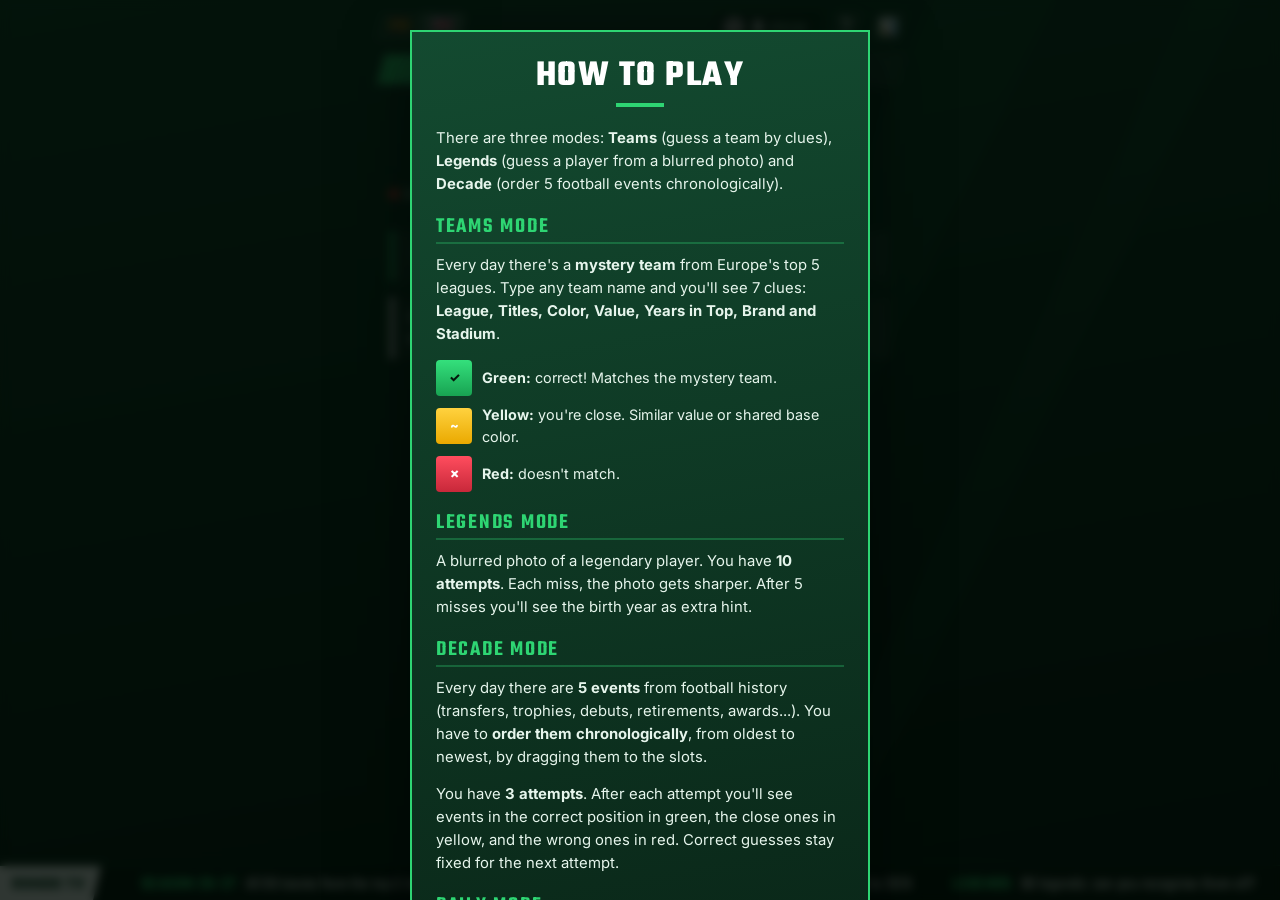
==== index.html @ 5a06a180 "Titulos en ingles: GOAL! y HIT THE POST! - Victoria en ingles: GOAL! (antes GOLAZO!) - Derrota en in" ====
<!DOCTYPE html>
<html lang="en">
<head>
    <meta charset="UTF-8">
    <meta name="viewport" content="width=device-width, initial-scale=1.0">
    <title>Rondo — The daily football guessing game</title>
    <link rel="preconnect" href="https://fonts.googleapis.com">
    <link rel="preconnect" href="https://fonts.gstatic.com" crossorigin>
    <link href="https://fonts.googleapis.com/css2?family=Inter:wght@400;500;600;800&family=Teko:wght@500;600;700&display=swap" rel="stylesheet">
    <link rel="stylesheet" href="style.css?v=20261002b">

    <!-- Google Analytics -->
    <script async src="https://www.googletagmanager.com/gtag/js?id=G-FS0NJZW97X"></script>
    <script>
        window.dataLayer = window.dataLayer || [];
        function gtag(){dataLayer.push(arguments);}
        gtag('js', new Date());
        gtag('config', 'G-FS0NJZW97X', {
            'anonymize_ip': true
        });
    </script>
</head>
<body>
    <header id="app-header">
        <!-- Barra superior: idioma a la izquierda; racha, normas y estadísticas a la derecha -->
        <div id="top-bar">
            <div id="lang-switcher">
                <button class="lang-btn" data-lang="es" title="Español">🇪🇸</button>
                <button class="lang-btn active" data-lang="en" title="English">🇬🇧</button>
            </div>

            <div class="top-bar-right">
                <!-- Cápsula de racha -->
                <div id="streak-capsule" title="Win streak">
                    <div id="streak-ball-wrapper">
                        <div id="streak-aura"></div>
                        <span id="streak-ball">🏐</span>
                        <span id="streak-extra"></span>
                    </div>
                    <span id="streak-count">0</span>
                    <span class="streak-label" data-i18n="streakLabel">STREAK</span>
                </div>

                <button id="info-btn" title="How to play">❔</button>
                <button id="stats-btn" title="Statistics">📊</button>
            </div>
        </div>

        <!-- Selector de modo: Teams / Legends / Decade (icono y ✓ por CSS) -->
        <nav id="mode-switcher">
            <button class="mode-btn active" data-mode="teams" data-i18n="modeTeams">Teams</button>
            <button class="mode-btn" data-mode="legends" data-i18n="modeLegends">Legends</button>
            <button class="mode-btn" data-mode="decade" data-i18n="modeDecade">Decade</button>
        </nav>
    </header>

    <!-- ========== MODO TEAMS ========== -->
    <div id="game-container" class="mode-section">
        <h1 class="brand"><span class="brand-logo">RON<b>DO</b></span><span class="brand-sub" data-i18n="subTeams">Today's mystery team</span></h1>

        <div class="score-row">
            <div class="live-badge" data-i18n="liveBadge">LIVE</div>
            <div id="attempts-counter">
                <div class="attempts-title" data-i18n="attemptsTitle">Attempts</div>
                <div id="attempts-number">0</div>
            </div>
            <div id="attempts-balls" class="lives-row"></div>
        </div>

        <div class="search-box">
            <input type="text" id="team-input" placeholder="Type a team name..." autocomplete="off">
            <div id="autocomplete-list" class="autocomplete-items"></div>
        </div>

        <p id="teams-intro" data-i18n="teamsIntro">Guess today's mystery team. Each guess will give you clues in every category.</p>

        <!-- Dado para sugerir primer equipo -->
        <div id="dice-suggest" class="dice-suggest">
            <span class="dice-icon">🎲</span>
            <span class="dice-text" data-i18n="diceText">Don't know where to start? Roll the dice!</span>
        </div>

        <div id="results-table">
            <div class="header-row hidden" id="header-row">
                <div class="team-info-placeholder"></div>
                <div class="cell-head" data-i18n="colLeague">League</div>
                <div class="cell-head" data-i18n="colTitles">Titles</div>
                <div class="cell-head" data-i18n="colColor">Color</div>
                <div class="cell-head" data-i18n="colBudget">Squad €</div>
                <div class="cell-head" data-i18n="colYears">Years in Top</div>
                <div class="cell-head" data-i18n="colBrand">Brand</div>
                <div class="cell-head" data-i18n="colStadium">Stadium</div>
            </div>
            <div id="guesses-container"></div>
        </div>
    </div>

    <!-- ========== MODO LEGENDS ========== -->
    <div id="legends-container" class="mode-section hidden">
        <h1 class="brand"><span class="brand-logo">RON<b>DO</b></span><span class="brand-sub" data-i18n="subLegends">Legend of the day</span></h1>

        <div class="score-row">
            <div class="live-badge" data-i18n="liveBadge">LIVE</div>
            <div id="legends-attempts-counter">
                <div class="attempts-title" data-i18n="legendsColLeft">Lives</div>
                <div id="legends-attempts-number">10</div>
            </div>
            <div id="legends-attempts-balls" class="lives-row"></div>
        </div>

        <!-- Foto con blur progresivo, enmarcada como una repetición de TV -->
        <div id="legend-photo-wrapper">
            <div id="legend-photo-placeholder">
                <span id="legend-photo-initials">?</span>
            </div>
            <img id="legend-photo" alt="Daily legend">
            <span class="cam-corner tl"></span><span class="cam-corner tr"></span>
            <span class="cam-corner bl"></span><span class="cam-corner br"></span>
            <div class="replay-label" data-i18n="replayLabel">REPLAY</div>

            <!-- Pista opcional (año de nacimiento) como rótulo inferior -->
            <div id="legend-hint" class="hidden">
                <span class="hint-key" data-i18n="hintLabel">HINT</span>
                <span class="hint-value"><span data-i18n="hintBornIn">Born in</span> <span id="legend-hint-year">----</span></span>
            </div>
        </div>

        <div class="search-box">
            <input type="text" id="legend-input" placeholder="Type the player's name..." autocomplete="off">
            <div id="legend-autocomplete-list" class="autocomplete-items"></div>
        </div>

        <!-- Lista de intentos fallidos -->
        <div id="legend-guesses-container"></div>
    </div>

    <!-- ========== MODO DECADE ========== -->
    <div id="decade-container" class="mode-section hidden">
        <h1 class="brand"><span class="brand-logo">RON<b>DO</b></span><span class="brand-sub" data-i18n="subDecade">Put history in order</span></h1>

        <div class="score-row">
            <div class="live-badge" data-i18n="liveBadge">LIVE</div>
            <div id="decade-attempts-counter">
                <div class="attempts-title" data-i18n="decadeAttemptsLabel">Lives</div>
                <div id="decade-attempts-number">3</div>
            </div>
            <div id="decade-attempts-balls" class="lives-row"></div>
        </div>

        <div id="decade-instructions" data-i18n="decadeInstructions">
            Drag the events from oldest to newest
        </div>

        <!-- Eventos disponibles (se arrastran desde aquí) -->
        <div id="decade-pool-section">
            <div class="decade-section-label" data-i18n="decadePoolLabel">Available events</div>
            <div id="decade-pool"></div>
        </div>

        <!-- Slots cronológicos (se arrastran a aquí) -->
        <div id="decade-slots-section">
            <div class="decade-section-label" data-i18n="decadeSlotsLabel">Chronological order</div>
            <div id="decade-slots">
                <div class="decade-slot" data-position="0">
                    <span class="decade-slot-label decade-slot-label-edge" data-i18n="decadeOldest">OLDEST</span>
                    <div class="decade-slot-drop" data-position="0"></div>
                </div>
                <div class="decade-slot" data-position="1">
                    <span class="decade-slot-label">2ND</span>
                    <div class="decade-slot-drop" data-position="1"></div>
                </div>
                <div class="decade-slot" data-position="2">
                    <span class="decade-slot-label">3RD</span>
                    <div class="decade-slot-drop" data-position="2"></div>
                </div>
                <div class="decade-slot" data-position="3">
                    <span class="decade-slot-label">4TH</span>
                    <div class="decade-slot-drop" data-position="3"></div>
                </div>
                <div class="decade-slot" data-position="4">
                    <span class="decade-slot-label decade-slot-label-edge" data-i18n="decadeNewest">NEWEST</span>
                    <div class="decade-slot-drop" data-position="4"></div>
                </div>
            </div>
        </div>

        <button id="decade-submit-btn" data-i18n="decadeSubmit" disabled>Submit answer</button>
    </div>

    <!-- Pantalla de victoria (se reusa para ambos modos) -->
    <div id="victory-overlay" class="hidden">
        <div id="victory-card">
            <button id="close-victory-btn" class="modal-close-x" aria-label="Close">✕</button>
            <!-- Rótulo de final de partido: "FINAL | TEAMS · 2 OCT" -->
            <div class="result-banner">
                <span class="result-banner-key" data-i18n="resultBannerKey">FULL TIME</span>
                <span class="result-banner-value" id="result-banner-value"></span>
            </div>
            <div class="confetti-emoji">🏆</div>
            <h2 id="victory-heading" data-i18n="victoryTitle">Victory!</h2>
            <p id="victory-message">
                <span data-i18n="victoryTextBefore">You guessed the team in</span>
                <span id="victory-attempts">0</span>
                <span data-i18n="victoryTextAfter">attempts</span>
            </p>
            <div id="victory-team">
                <img id="victory-team-logo" src="" alt="">
                <span id="victory-team-name"></span>
            </div>
            <div id="mini-stats"></div>
            <div id="countdown-box">
                <div class="countdown-label" data-i18n="nextGameIn">Next match in</div>
                <div id="countdown-timer">--:--:--</div>
            </div>
            <button id="share-result-btn" data-i18n="shareBtn">Share result</button>
            <button id="view-stats-btn" data-i18n="statsTitle">Statistics</button>
        </div>
    </div>

    <!-- Modal de estadísticas -->
    <div id="stats-overlay" class="hidden">
        <div id="stats-card">
            <h2 data-i18n="statsTitle">Statistics</h2>
            <div id="stats-grid"></div>
            <button id="close-stats-btn" data-i18n="closeBtn">Close</button>
        </div>
    </div>

    <!-- Modal de "Nuevo nivel" -->
    <div id="levelup-overlay" class="hidden">
        <div id="levelup-card">
            <div class="levelup-title" data-i18n="levelUpTitle">NEW LEVEL!</div>
            <div id="levelup-ball-wrapper">
                <div id="levelup-aura"></div>
                <span id="levelup-ball">⚽</span>
                <span id="levelup-extra"></span>
            </div>
            <div id="levelup-tier-name">Tier</div>
            <div id="levelup-streak-number">Streak: 0</div>
            <button id="levelup-close-btn" data-i18n="closeBtn">Close</button>
        </div>
    </div>

    <!-- Modal About & Credits -->
    <div id="about-overlay" class="hidden">
        <div id="about-card">
            <h2 data-i18n="aboutTitle">About Rondo</h2>
            <div id="about-content"></div>
            <button id="close-about-btn" data-i18n="closeBtn">Close</button>
        </div>
    </div>

    <!-- Modal "Cómo jugar" -->
    <div id="info-overlay" class="hidden">
        <div id="info-card">
            <h2 data-i18n="infoTitle">How to play</h2>
            <div id="info-content"></div>
            <button id="close-info-btn" data-i18n="closeBtn">Close</button>
        </div>
    </div>

    <!-- Footer con botón Buy me a coffee + link About -->
    <footer id="page-footer">
        <a href="https://buymeacoffee.com/playrondo" target="_blank" rel="noopener" class="coffee-btn" title="Support Rondo">
            <span class="coffee-icon">☕</span>
            <span class="coffee-text" data-i18n="coffeeBtn">Buy me a coffee</span>
        </a>
        <button id="about-btn" class="footer-link" data-i18n="aboutBtn">About & Credits</button>
    </footer>

    <!-- Barra de noticias tipo TV (mensajes en script.js: TICKER_MESSAGES) -->
    <div id="news-ticker">
        <div class="ticker-tag">RONDO TV</div>
        <div class="ticker-viewport"><div id="ticker-track"></div></div>
    </div>

    <script src="https://cdn.jsdelivr.net/npm/canvas-confetti@1.9.3/dist/confetti.browser.min.js"></script>
    <script src="decade_events.js?v=20261002"></script>
    <script src="script.js?v=20261002b"></script>

    <!-- Banner de consentimiento -->
    <div id="consent-banner" class="consent-banner hidden">
        <span class="consent-text" data-i18n="cookieText">We use cookies to understand how Rondo is used. No personal data, no ads.</span>
        <button id="consent-accept" class="consent-btn-accept" data-i18n="cookieAccept">Got it</button>
    </div>
</body>
</html>
---- style.css ----
/* ==========================================================
   ESTILO "VERDE RONDO TV": paleta, tipografías y formas
   ========================================================== */
:root {
    --rondo-green: #2ed573;
    --rondo-green-dark: #18a352;
    --rondo-ink: #04170c;
    --bg-top: #0f3d27;
    --bg-mid: #082416;
    --bg-bottom: #03110a;
    --muted: #a6d4b9;
    --panel: rgba(255, 255, 255, 0.07);
    --panel-dark: rgba(0, 0, 0, 0.3);
    --live-red: #ff3b3b;
    --font-display: 'Teko', 'Arial Narrow', sans-serif;
    --font-body: 'Inter', 'Segoe UI', sans-serif;
    /* Paralelogramo de rótulo de TV */
    --para: polygon(8px 0, 100% 0, calc(100% - 8px) 100%, 0 100%);
    --para-wide: polygon(10px 0, 100% 0, calc(100% - 10px) 100%, 0 100%);
    --ticker-height: 34px;
}

body {
    background:
        linear-gradient(115deg, transparent 0 55%, rgba(46, 213, 115, 0.06) 55% 62%, transparent 62% 70%, rgba(46, 213, 115, 0.05) 70% 73%, transparent 73%),
        linear-gradient(170deg, var(--bg-top) 0%, var(--bg-mid) 55%, var(--bg-bottom) 100%);
    background-color: var(--bg-bottom);
    background-attachment: fixed;
    color: #f0f0f0;
    font-family: var(--font-body);
    display: flex;
    justify-content: center;
    min-height: 100vh;
    margin: 0;
    padding-bottom: var(--ticker-height);
    box-sizing: border-box;
}

.mode-section {
    position: relative;
    z-index: 2;
    width: 100%;
    max-width: 1200px;
    display: flex;
    flex-direction: column;
    align-items: center;
    margin-top: 6px;
    padding: 0 10px 40px;
    box-sizing: border-box;
}
.mode-section.hidden { display: none !important; }

h1 {
    margin: 10px 0 20px;
    text-align: center;
}

/* ---------- Logo "RONDO" + rótulo del modo ---------- */
.brand {
    display: flex;
    justify-content: center;
    align-items: stretch;
    margin: 8px 0 14px;
    font-family: var(--font-display);
    font-weight: 700;
    line-height: 1;
}
.brand-logo {
    background: var(--rondo-green);
    color: var(--rondo-ink);
    font-size: 2.8rem;
    letter-spacing: 0.02em;
    padding: 10px 18px 2px;
    clip-path: var(--para-wide);
}
.brand-logo b { color: #fff; font-weight: 700; }
.brand-sub {
    display: flex;
    align-items: center;
    background: #fff;
    color: var(--bg-top);
    font-size: 1.05rem;
    font-weight: 600;
    letter-spacing: 0.05em;
    text-transform: uppercase;
    white-space: nowrap;
    padding: 6px 16px 0 20px;
    margin-left: -8px;
    clip-path: var(--para-wide);
}

/* ---------- Cabecera: barra superior + pestañas ---------- */
#app-header {
    position: relative;
    z-index: 10;
    width: 100%;
    max-width: 560px;
    padding: 12px 14px 0;
    box-sizing: border-box;
    display: flex;
    flex-direction: column;
    gap: 10px;
}

#top-bar {
    display: flex;
    justify-content: space-between;
    align-items: center;
    gap: 8px;
}
.top-bar-right {
    display: flex;
    align-items: center;
    gap: 6px;
}

#info-btn,
#stats-btn {
    background: var(--panel);
    border: none;
    color: #fff;
    width: 36px;
    height: 30px;
    padding: 0;
    font-size: 1rem;
    cursor: pointer;
    transition: background 0.2s;
    line-height: 1;
    clip-path: var(--para);
}
#info-btn:hover,
#stats-btn:hover {
    background: rgba(46, 213, 115, 0.25);
}

#lang-switcher {
    display: flex;
    background: var(--panel);
    padding: 0 4px;
    clip-path: var(--para);
}
.lang-btn {
    background: transparent;
    border: none;
    color: var(--muted);
    font-family: var(--font-display);
    font-size: 1.15rem;
    font-weight: 600;
    padding: 5px 10px 4px;
    cursor: pointer;
    opacity: 0.45;
    transition: opacity 0.2s, background 0.2s;
    line-height: 1;
}
.lang-btn:hover { opacity: 0.8; }
.lang-btn.active {
    background: rgba(255, 255, 255, 0.16);
    opacity: 1;
}

/* ---------- Selector de Modo (Teams / Legends / Decade) ---------- */
#mode-switcher {
    display: flex;
    gap: 2px;
    background: var(--panel);
    padding: 3px;
    clip-path: var(--para);
}
.mode-btn {
    flex: 1;
    display: flex;
    align-items: center;
    justify-content: center;
    gap: 6px;
    background: transparent;
    color: var(--muted);
    border: none;
    padding: 7px 6px 3px;
    font-family: var(--font-display);
    font-size: 1.2rem;
    font-weight: 600;
    letter-spacing: 0.03em;
    line-height: 1;
    cursor: pointer;
    transition: color 0.2s, background 0.2s;
    white-space: nowrap;
}
.mode-btn::before { font-size: 0.85rem; margin-top: -3px; }
.mode-btn[data-mode="teams"]::before { content: '🛡️'; }
.mode-btn[data-mode="legends"]::before { content: '⭐'; }
.mode-btn[data-mode="decade"]::before { content: '📅'; }
.mode-btn.played-today::after { content: '✓'; color: var(--rondo-green); }
.mode-btn:hover { color: #fff; }
.mode-btn.active {
    background: var(--rondo-green);
    color: var(--rondo-ink);
    clip-path: var(--para);
}
.mode-btn.active.played-today::after { color: var(--rondo-ink); }

/* ---------- Cápsula de Racha ---------- */
#streak-capsule {
    display: flex;
    align-items: center;
    gap: 6px;
    height: 30px;
    background: var(--panel-dark);
    padding: 0 14px 0 10px;
    clip-path: var(--para);
    transition: background 0.3s;
}
#streak-capsule.tier-high {
    background: rgba(255, 107, 53, 0.25);
}

#streak-ball-wrapper {
    position: relative;
    width: 26px;
    height: 26px;
    display: flex;
    align-items: center;
    justify-content: center;
    flex-shrink: 0;
}

#streak-aura {
    position: absolute;
    inset: 0;
    border-radius: 50%;
    opacity: 0;
    transition: opacity 0.4s;
    pointer-events: none;
}

#streak-ball {
    position: relative;
    z-index: 2;
    font-size: 1.2rem;
    filter: grayscale(1) brightness(0.7);
    transition: filter 0.3s, transform 0.3s;
}

#streak-extra {
    position: absolute;
    font-size: 0.9rem;
    top: -4px;
    right: -6px;
    z-index: 3;
    opacity: 0;
    transition: opacity 0.3s;
}

#streak-count {
    font-family: var(--font-display);
    font-weight: 600;
    color: #fff;
    font-size: 1.35rem;
    line-height: 1;
    padding-top: 4px;
    font-variant-numeric: tabular-nums;
}
.streak-label {
    font-family: var(--font-display);
    font-size: 0.9rem;
    letter-spacing: 0.08em;
    color: var(--muted);
    line-height: 1;
    padding-top: 4px;
}

#streak-capsule.tier-1 #streak-ball { filter: none; }
#streak-capsule.tier-2 #streak-ball { filter: none; }
#streak-capsule.tier-2 #streak-aura {
    opacity: 0.7;
    background: radial-gradient(circle, #ffd93d 0%, transparent 70%);
    animation: pulseAura 2s ease-in-out infinite;
}
#streak-capsule.tier-3 #streak-ball { filter: none; }
#streak-capsule.tier-3 #streak-aura {
    opacity: 0.8;
    background: radial-gradient(circle, #ff9f1c 0%, transparent 70%);
    animation: pulseAura 1.8s ease-in-out infinite;
}
#streak-capsule.tier-3 #streak-extra { opacity: 1; }
#streak-capsule.tier-4 #streak-ball { filter: none; }
#streak-capsule.tier-4 #streak-aura {
    opacity: 0.95;
    background: radial-gradient(circle, #ff4d00 0%, #ff9f1c 40%, transparent 75%);
    animation: pulseAura 1.5s ease-in-out infinite;
}
#streak-capsule.tier-4 #streak-extra {
    opacity: 1;
    animation: bounceExtra 1s ease-in-out infinite;
}
#streak-capsule.tier-5 #streak-ball { filter: none; }
#streak-capsule.tier-5 #streak-aura {
    opacity: 1;
    background: radial-gradient(circle, #00d4ff 0%, #0080ff 50%, transparent 80%);
    animation: electricPulse 1.2s ease-in-out infinite;
}
#streak-capsule.tier-5 #streak-extra {
    opacity: 1;
    filter: drop-shadow(0 0 4px #00d4ff);
    animation: bounceExtra 0.8s ease-in-out infinite;
}
#streak-capsule.tier-6 #streak-ball { filter: none; }
#streak-capsule.tier-6 #streak-aura {
    opacity: 1;
    background: radial-gradient(circle, #c5f8ff 0%, #64dfdf 40%, #00c9a7 80%, transparent 90%);
    animation: electricPulse 1s ease-in-out infinite;
}
#streak-capsule.tier-6 #streak-extra {
    opacity: 1;
    filter: drop-shadow(0 0 6px #64dfdf);
    animation: rotateExtra 3s linear infinite;
}
#streak-capsule.tier-7 #streak-ball {
    filter: none;
    animation: floatBall 2s ease-in-out infinite;
}
#streak-capsule.tier-7 #streak-aura {
    opacity: 1;
    background: conic-gradient(from 0deg, #ff6b35, #ffd700, #ff1493, #00ffff, #8a2be2, #ff6b35);
    animation: rotateAura 4s linear infinite;
    filter: blur(3px);
}
#streak-capsule.tier-7 #streak-extra {
    opacity: 1;
    filter: drop-shadow(0 0 8px #ffd700);
    animation: rotateExtra 2s linear infinite;
}

@keyframes pulseAura {
    0%, 100% { transform: scale(1); opacity: 0.6; }
    50% { transform: scale(1.15); opacity: 0.95; }
}
@keyframes electricPulse {
    0%, 100% { transform: scale(1); opacity: 0.8; }
    50% { transform: scale(1.25); opacity: 1; }
}
@keyframes rotateAura {
    from { transform: rotate(0deg); }
    to { transform: rotate(360deg); }
}
@keyframes rotateExtra {
    from { transform: rotate(0deg); }
    to { transform: rotate(360deg); }
}
@keyframes bounceExtra {
    0%, 100% { transform: scale(1) translateY(0); }
    50% { transform: scale(1.2) translateY(-2px); }
}
@keyframes floatBall {
    0%, 100% { transform: translateY(0); }
    50% { transform: translateY(-3px); }
}

/* ---------- Marcador: "EN DIRECTO" + contador de intentos/vidas ---------- */
.score-row {
    display: grid;
    grid-template-columns: 1fr auto 1fr;
    align-items: start;
    width: 100%;
    max-width: 500px;
    margin-bottom: 16px;
}
.live-badge {
    justify-self: start;
    display: flex;
    align-items: center;
    gap: 7px;
    height: 40px;
    font-family: var(--font-display);
    font-size: 1.1rem;
    font-weight: 600;
    letter-spacing: 0.08em;
    color: var(--muted);
    line-height: 1;
    white-space: nowrap;
    padding-top: 3px;
}
.live-badge::before {
    content: '';
    width: 8px;
    height: 8px;
    margin-top: -3px;
    border-radius: 50%;
    background: var(--live-red);
    box-shadow: 0 0 8px var(--live-red);
    animation: livePulse 1.4s ease-in-out infinite;
}
@keyframes livePulse { 50% { opacity: 0.25; } }

#attempts-counter,
#legends-attempts-counter,
#decade-attempts-counter {
    display: grid;
    grid-template-columns: auto auto;
    justify-content: center;
    align-items: center;
}
.attempts-title {
    display: flex;
    align-items: center;
    height: 40px;
    background: var(--panel-dark);
    font-family: var(--font-display);
    font-size: 1.2rem;
    letter-spacing: 0.1em;
    text-transform: uppercase;
    color: var(--muted);
    line-height: 1;
    padding: 4px 12px 0 18px;
    box-sizing: border-box;
    clip-path: polygon(8px 0, 100% 0, 100% 100%, 0 100%);
}
#teams-intro {
    max-width: 500px;
    margin: -14px auto 16px;
    padding: 10px 14px;
    text-align: left;
    color: #e6f5ec;
    font-size: 0.9rem;
    line-height: 1.45;
    font-weight: 500;
    background: var(--panel);
    border: none;
    border-left: 4px solid #fff;
    box-sizing: border-box;
    width: 100%;
    transition: opacity 0.4s ease, max-height 0.4s ease, margin 0.4s ease, padding 0.4s ease, border-width 0.4s ease;
}
#teams-intro.hidden-fade {
    opacity: 0;
    max-height: 0;
    margin-top: 0;
    margin-bottom: 0;
    padding-top: 0;
    padding-bottom: 0;
    border-width: 0;
    pointer-events: none;
    overflow: hidden;
}
#attempts-number,
#legends-attempts-number,
#decade-attempts-number {
    display: flex;
    align-items: center;
    height: 40px;
    min-width: 46px;
    justify-content: center;
    background: var(--rondo-green);
    color: var(--rondo-ink);
    font-family: var(--font-display);
    font-size: 2.1rem;
    font-weight: 700;
    line-height: 1;
    padding: 5px 12px 0;
    box-sizing: border-box;
    clip-path: polygon(0 0, 100% 0, calc(100% - 8px) 100%, 0 100%);
}
.lives-row {
    grid-column: 1 / -1;
    display: flex;
    gap: 5px;
    justify-content: center;
    flex-wrap: wrap;
    max-width: 300px;
    margin: 8px auto 0;
}
#attempts-balls:empty { display: none; }
#attempts-balls span { font-size: 0.8rem; }

/* Vidas: balón verde activo / gris perdido (Legends y Decade) */
#legends-attempts-balls span,
#decade-attempts-balls span {
    font-size: 1.1rem;
    transition: filter 0.4s ease, opacity 0.4s ease, transform 0.3s ease;
    display: inline-block;
}
#legends-attempts-balls span.lost,
#decade-attempts-balls span.lost {
    filter: grayscale(1) brightness(0.5);
    opacity: 0.4;
}
@keyframes ball-lose {
    0%   { transform: scale(1); }
    30%  { transform: scale(1.4) rotate(-15deg); }
    60%  { transform: scale(0.85) rotate(8deg); }
    100% { transform: scale(1) rotate(0); }
}
#legends-attempts-balls span.losing,
#decade-attempts-balls span.losing {
    animation: ball-lose 0.5s ease;
}

.search-box { position: relative; width: 100%; max-width: 500px; margin-bottom: 30px; }
input {
    width: 100%;
    padding: 15px 16px;
    border-radius: 0;
    border: none;
    border-left: 4px solid var(--rondo-green);
    background: var(--panel);
    color: white;
    font-family: var(--font-body);
    font-size: 1rem;
    outline: none;
    box-sizing: border-box;
    transition: background 0.2s, box-shadow 0.2s;
}
input::placeholder { color: var(--muted); opacity: 0.8; }
input:focus {
    background: rgba(255, 255, 255, 0.11);
    box-shadow: inset 0 -2px 0 var(--rondo-green);
}

.autocomplete-items {
    position: absolute;
    width: 100%;
    background: #0c2a1a;
    border: 1px solid rgba(46, 213, 115, 0.25);
    z-index: 100;
    max-height: 400px;
    overflow-y: auto;
    margin-top: 4px;
    box-shadow: 0 8px 24px rgba(0, 0, 0, 0.5);
}
.autocomplete-items div {
    padding: 10px 12px;
    cursor: pointer;
    display: flex;
    align-items: center;
    border-bottom: 1px solid rgba(255, 255, 255, 0.06);
    transition: background 0.15s;
    font-size: 0.95rem;
}
.autocomplete-items div:last-child { border-bottom: none; }
.autocomplete-items div:hover,
.autocomplete-items div.active { background: rgba(46, 213, 115, 0.18); }

/* ---------- Escudos ---------- */
.shield-wrapper {
    display: inline-flex;
    align-items: center;
    justify-content: center;
    flex-shrink: 0;
}
.shield-img {
    object-fit: contain;
    background: white;
    border-radius: 4px;
    padding: 2px;
    box-sizing: border-box;
}
.shield-fallback {
    display: none;
    align-items: center;
    justify-content: center;
    background: #2ed573;
    color: #000;
    font-weight: bold;
    border-radius: 4px;
    text-align: center;
    box-sizing: border-box;
}
.suggestion-shield .shield-img,
.suggestion-shield .shield-fallback {
    width: 26px; height: 26px;
    margin-right: 10px;
    font-size: 0.65rem;
}
.row-shield .shield-img,
.row-shield .shield-fallback {
    width: 36px; height: 36px;
    margin-right: 8px;
    font-size: 0.8rem;
}
.victory-shield .shield-img,
.victory-shield .shield-fallback {
    width: 46px; height: 46px;
    margin-right: 12px;
    padding: 4px;
    border-radius: 6px;
    font-size: 0.95rem;
}

/* ---------- TABLA DE INTENTOS ---------- */
:root {
    --square-size: 72px;
    --team-col-width: 170px;
    --grid-gap: 8px;
}

#results-table {
    width: 100%;
    overflow-x: auto;
}
.header-row, .guess-row {
    display: grid;
    grid-template-columns: var(--team-col-width) repeat(7, var(--square-size));
    gap: var(--grid-gap);
    align-items: center;
    margin-bottom: 10px;
    justify-content: center;
}
.hidden { display: none !important; }
.team-info-placeholder { width: var(--team-col-width); }

.team-cell-info {
    display: flex;
    align-items: center;
    justify-content: flex-end;
    padding-right: 8px;
    overflow: hidden;
}
.team-cell-info span {
    font-family: var(--font-display);
    font-weight: 600;
    font-size: 1.2rem;
    letter-spacing: 0.02em;
    line-height: 1;
    padding-top: 3px;
    color: #fff;
    text-align: right;
    white-space: nowrap;
    overflow: hidden;
    text-overflow: ellipsis;
    min-width: 0;
}
.cell-head {
    font-family: var(--font-display);
    font-size: 1rem;
    color: var(--rondo-green);
    text-transform: uppercase;
    font-weight: 600;
    text-align: center;
    letter-spacing: 0.06em;
    line-height: 1;
}

/* Casillas de pista: entran deslizándose como un rótulo de TV */
.square {
    position: relative;
    width: var(--square-size);
    height: var(--square-size);
    border-radius: 4px;
    display: flex; align-items: center; justify-content: center;
    background: #1e1e1e;
    font-family: var(--font-display);
    font-size: 1.3rem;
    font-weight: 600;
    animation: squareIn 0.45s cubic-bezier(0.2, 0.9, 0.3, 1.3) forwards; opacity: 0;
    text-align: center;
    padding: 3px 3px 0;
    box-sizing: border-box;
    overflow: hidden;
}
@keyframes squareIn { from { transform: translateX(-18px); opacity: 0; } to { transform: none; opacity: 1; } }
@keyframes popIn { from { transform: scale(0.5); opacity: 0; } to { transform: scale(1); opacity: 1; } }

.correct { background: linear-gradient(180deg, #34e07c, var(--rondo-green-dark)) !important; color: var(--rondo-ink); }
.partial { background: linear-gradient(180deg, #ffd23f, #eaa900) !important; color: #2b1d00; }
.wrong   { background: linear-gradient(180deg, #ff4d5e, #c8283a) !important; color: #fff; }

.square-bg-arrow {
    position: absolute;
    inset: 0;
    display: flex;
    align-items: center;
    justify-content: center;
    pointer-events: none;
    user-select: none;
}
.square-bg-arrow svg {
    width: 70%;
    height: 70%;
    opacity: 0.28;
}
.square.partial .square-bg-arrow svg { opacity: 0.32; }

.square-value {
    position: relative;
    z-index: 2;
    font-size: 1.3rem;
    font-weight: 600;
    letter-spacing: 0.02em;
    max-width: 100%;
    padding: 0 3px;
    box-sizing: border-box;
    white-space: nowrap;
    overflow: hidden;
    text-overflow: clip;
    line-height: 1;
}

/* ---------- MODO LEGENDS - Foto con blur ---------- */
#legend-photo-wrapper {
    position: relative;
    width: 300px;
    height: 300px;
    overflow: hidden;
    margin-bottom: 18px;
    border: 2px solid rgba(46, 213, 115, 0.55);
    box-shadow: 0 10px 40px rgba(46, 213, 115, 0.18);
    background: #000;
}

/* Esquinas de cámara y etiqueta "REPETICIÓN" */
.cam-corner {
    position: absolute;
    z-index: 3;
    width: 18px;
    height: 18px;
    border: 3px solid var(--rondo-green);
    pointer-events: none;
}
.cam-corner.tl { top: 8px; left: 8px; border-right: 0; border-bottom: 0; }
.cam-corner.tr { top: 8px; right: 8px; border-left: 0; border-bottom: 0; }
.cam-corner.bl { bottom: 8px; left: 8px; border-right: 0; border-top: 0; }
.cam-corner.br { bottom: 8px; right: 8px; border-left: 0; border-top: 0; }
.replay-label {
    position: absolute;
    z-index: 3;
    top: 11px;
    left: 34px;
    display: flex;
    align-items: center;
    gap: 6px;
    background: rgba(0, 0, 0, 0.55);
    padding: 4px 8px 1px;
    font-family: var(--font-display);
    font-size: 1rem;
    font-weight: 600;
    letter-spacing: 0.1em;
    line-height: 1;
    color: #fff;
}
.replay-label::before {
    content: '';
    width: 7px;
    height: 7px;
    margin-top: -3px;
    border-radius: 50%;
    background: var(--live-red);
    animation: livePulse 1.4s ease-in-out infinite;
}

#legend-photo {
    width: 100%;
    height: 100%;
    object-fit: contain;
    transition: filter 0.8s ease-out;
    display: block;
    background: #0d0d0d;
}
#legend-photo.blur-10 { filter: blur(40px); }
#legend-photo.blur-9  { filter: blur(25px); }
#legend-photo.blur-8  { filter: blur(16px); }
#legend-photo.blur-7  { filter: blur(10px); }
#legend-photo.blur-6  { filter: blur(7px); }
#legend-photo.blur-5  { filter: blur(5px); }
#legend-photo.blur-4  { filter: blur(3.5px); }
#legend-photo.blur-3  { filter: blur(2px); }
#legend-photo.blur-2  { filter: blur(1px); }
#legend-photo.blur-1  { filter: blur(0.5px); }
#legend-photo.blur-0  { filter: blur(0); }

#legend-photo-placeholder {
    position: absolute;
    inset: 0;
    display: flex;
    align-items: center;
    justify-content: center;
    background: linear-gradient(145deg, #2ed573, #1abc9c);
    color: #000;
    font-size: 4rem;
    font-weight: 900;
    letter-spacing: 2px;
}
#legend-photo-placeholder.hidden-placeholder { display: none; }

/* Pista del año: rótulo inferior dentro de la foto */
#legend-hint {
    position: absolute;
    z-index: 3;
    left: 0;
    bottom: 18px;
    display: flex;
    font-family: var(--font-display);
    font-size: 1.15rem;
    font-weight: 600;
    letter-spacing: 0.05em;
    line-height: 1;
    text-transform: uppercase;
    animation: hintIn 0.5s cubic-bezier(0.2, 0.9, 0.3, 1.2);
}
#legend-hint .hint-key {
    background: var(--rondo-green);
    color: var(--rondo-ink);
    font-weight: 700;
    padding: 7px 10px 2px 12px;
}
#legend-hint .hint-value {
    background: #fff;
    color: var(--bg-top);
    padding: 7px 18px 2px 12px;
    clip-path: polygon(0 0, 100% 0, calc(100% - 10px) 100%, 0 100%);
}
@keyframes hintIn { from { transform: translateX(-100%); } to { transform: none; } }

/* Intentos fallidos en legends: etiquetas rojas */
#legend-guesses-container {
    width: 100%;
    max-width: 500px;
    display: flex;
    flex-wrap: wrap;
    justify-content: center;
    gap: 6px;
    margin-top: -8px;
}
.legend-guess-row {
    background: rgba(255, 77, 94, 0.18);
    border-left: 3px solid #ff4d5e;
    padding: 5px 12px 2px;
    color: #ffc2c8;
    font-family: var(--font-display);
    font-size: 1.15rem;
    font-weight: 600;
    letter-spacing: 0.02em;
    line-height: 1;
    clip-path: polygon(0 0, 100% 0, calc(100% - 6px) 100%, 0 100%);
    animation: squareIn 0.4s cubic-bezier(0.2, 0.9, 0.3, 1.3);
}
/* ---------- Ventanas (modales): base común estilo TV ---------- */
#victory-overlay,
#stats-overlay,
#info-overlay,
#about-overlay {
    position: fixed;
    inset: 0;
    background: rgba(2, 10, 6, 0.82);
    z-index: 1000;
    display: flex;
    align-items: flex-start;
    justify-content: center;
    backdrop-filter: blur(5px);
    animation: fadeIn 0.3s ease-out;
    padding: 30px 15px calc(var(--ticker-height) + 20px);
    box-sizing: border-box;
    overflow-y: auto;
}
#stats-overlay,
#info-overlay,
#about-overlay { z-index: 1001; }

#victory-card,
#stats-card,
#info-card,
#about-card {
    position: relative;
    margin: auto;
    background: linear-gradient(170deg, #134a30, #071c11);
    border: 2px solid var(--rondo-green);
    padding: 26px 24px 22px;
    text-align: center;
    width: 100%;
    box-shadow: 0 20px 60px rgba(0, 0, 0, 0.5);
    animation: cardIn 0.5s cubic-bezier(0.2, 0.9, 0.3, 1.2);
    box-sizing: border-box;
}
#victory-card { max-width: 420px; padding-top: 50px; }
#stats-card,
#info-card { max-width: 460px; }
#about-card { max-width: 520px; }

@keyframes fadeIn { from { opacity: 0; } to { opacity: 1; } }
@keyframes cardIn {
    from { transform: scale(0.88); opacity: 0; }
    to { transform: none; opacity: 1; }
}

/* Títulos de las ventanas: tipografía de marcador */
#stats-card h2,
#info-card h2,
#about-card h2 {
    font-family: var(--font-display);
    font-size: 2.3rem;
    font-weight: 700;
    letter-spacing: 0.04em;
    text-transform: uppercase;
    line-height: 1;
    color: #fff;
    margin: 0 0 20px;
}
#stats-card h2::after,
#info-card h2::after,
#about-card h2::after {
    content: '';
    display: block;
    width: 48px;
    height: 4px;
    margin: 8px auto 0;
    background: var(--rondo-green);
}

/* Botón X de cierre para modales */
.modal-close-x {
    position: absolute;
    top: 8px;
    right: 8px;
    z-index: 10;
    background: transparent;
    border: none;
    color: var(--muted);
    font-size: 1.3rem;
    line-height: 1;
    cursor: pointer;
    padding: 6px 10px;
    transition: color 0.15s ease, background 0.15s ease;
    width: 36px;
    height: 36px;
    display: flex;
    align-items: center;
    justify-content: center;
}
.modal-close-x:hover {
    color: #fff;
    background: rgba(255, 255, 255, 0.08);
}
.modal-close-x:focus {
    outline: 2px solid var(--rondo-green);
    outline-offset: 2px;
}

/* Botones de las ventanas */
#share-result-btn,
#view-stats-btn,
#close-stats-btn,
#close-info-btn,
#close-about-btn {
    border: none;
    clip-path: var(--para-wide);
    font-family: var(--font-display);
    font-size: 1.45rem;
    font-weight: 700;
    letter-spacing: 0.08em;
    text-transform: uppercase;
    line-height: 1;
    padding: 11px 32px 6px;
    cursor: pointer;
    transition: background 0.2s, color 0.2s;
}
#share-result-btn {
    background: var(--rondo-green);
    color: var(--rondo-ink);
    width: 100%;
    margin-bottom: 8px;
}
#share-result-btn:hover { background: #4ae38a; }
#share-result-btn.copied { background: #fff; }
#view-stats-btn,
#close-stats-btn,
#close-info-btn,
#close-about-btn {
    background: rgba(255, 255, 255, 0.1);
    color: #fff;
}
#view-stats-btn { width: 100%; font-size: 1.2rem; }
#view-stats-btn:hover,
#close-stats-btn:hover,
#close-info-btn:hover,
#close-about-btn:hover {
    background: rgba(46, 213, 115, 0.3);
}

/* ---------- Pantalla de resultado ---------- */
/* Rótulo "FINAL · TEAMS · 2 OCT" en la esquina, como al acabar un partido */
.result-banner {
    position: absolute;
    top: 0;
    left: 0;
    display: flex;
    font-family: var(--font-display);
    font-size: 1.1rem;
    font-weight: 600;
    letter-spacing: 0.08em;
    line-height: 1;
    text-transform: uppercase;
}
.result-banner-key {
    background: var(--rondo-green);
    color: var(--rondo-ink);
    font-weight: 700;
    padding: 8px 12px 3px;
}
.result-banner-value {
    background: #fff;
    color: var(--bg-top);
    padding: 8px 18px 3px 12px;
    clip-path: polygon(0 0, 100% 0, calc(100% - 10px) 100%, 0 100%);
}
#victory-card.defeat { border-color: #ff4d5e; }
#victory-card.defeat .result-banner-key { background: #ff4d5e; color: #fff; }

.confetti-emoji {
    font-size: 2.6rem;
    margin-bottom: 2px;
    animation: bounce 1s ease-in-out infinite alternate;
}
@keyframes bounce {
    from { transform: translateY(0); }
    to { transform: translateY(-8px); }
}
#victory-card h2 {
    font-family: var(--font-display);
    font-size: 4rem;
    font-weight: 700;
    line-height: 0.9;
    letter-spacing: 0.02em;
    text-transform: uppercase;
    margin: 0 0 6px;
    color: var(--rondo-green);
    text-shadow: 0 0 24px rgba(46, 213, 115, 0.35);
}
#victory-card.defeat h2 {
    color: #ff4d5e;
    text-shadow: 0 0 24px rgba(255, 77, 94, 0.35);
}
#victory-card p { color: var(--muted); margin: 0 0 16px; font-size: 0.92rem; }
#victory-attempts { color: #fff; font-weight: 800; font-size: 1.1em; }

#victory-team {
    display: flex;
    align-items: center;
    justify-content: center;
    background: rgba(0, 0, 0, 0.3);
    padding: 10px 20px;
    margin-bottom: 16px;
}
.victory-legend-photo {
    width: 56px;
    height: 56px;
    margin-right: 12px;
    object-fit: cover;
    object-position: center 20%;
    border: 2px solid var(--rondo-green);
}
#victory-team-name {
    font-family: var(--font-display);
    font-weight: 600;
    font-size: 1.7rem;
    letter-spacing: 0.02em;
    line-height: 1;
    padding-top: 4px;
}

#mini-stats {
    display: grid;
    grid-template-columns: repeat(3, 1fr);
    gap: 6px;
    margin-bottom: 16px;
}
.mini-stat {
    background: rgba(0, 0, 0, 0.3);
    clip-path: var(--para);
    padding: 8px 4px 5px;
    text-align: center;
}
.mini-stat-value {
    font-family: var(--font-display);
    font-size: 2.2rem;
    font-weight: 700;
    color: var(--rondo-green);
    line-height: 0.9;
}
.mini-stat-label {
    font-family: var(--font-display);
    font-size: 0.95rem;
    color: var(--muted);
    text-transform: uppercase;
    letter-spacing: 0.06em;
    line-height: 1;
    margin-top: 2px;
}

#countdown-box {
    margin-bottom: 16px;
}
.countdown-label {
    font-family: var(--font-display);
    font-size: 1.05rem;
    color: var(--muted);
    text-transform: uppercase;
    letter-spacing: 0.1em;
    line-height: 1;
}
#countdown-timer {
    font-family: var(--font-display);
    font-size: 2.4rem;
    font-weight: 600;
    color: #fff;
    line-height: 1;
    font-variant-numeric: tabular-nums;
    letter-spacing: 0.06em;
}

/* ---------- ESTADÍSTICAS ---------- */
#stats-grid {
    display: grid;
    grid-template-columns: repeat(3, 1fr);
    gap: 6px;
    margin-bottom: 20px;
}

/* Título de sección ocupa TODAS las columnas */
.stats-section-title {
    grid-column: 1 / -1;
    color: var(--rondo-green);
    font-family: var(--font-display);
    font-size: 1.25rem;
    font-weight: 600;
    text-transform: uppercase;
    letter-spacing: 0.1em;
    line-height: 1;
    margin: 12px 0 2px;
    text-align: left;
    padding: 6px 2px 4px;
    border-bottom: 2px solid rgba(46, 213, 115, 0.3);
}
.stats-section-title:first-child { margin-top: 0; }

.stat-box {
    background: rgba(0, 0, 0, 0.3);
    clip-path: var(--para);
    padding: 10px 6px 6px;
    display: flex;
    flex-direction: column;
    justify-content: center;
    align-items: center;
    min-height: 70px;
    box-sizing: border-box;
}
.stat-box-value {
    font-family: var(--font-display);
    font-size: 2.3rem;
    font-weight: 700;
    color: var(--rondo-green);
    line-height: 0.9;
}
.stat-box-label {
    font-family: var(--font-display);
    font-size: 0.95rem;
    color: var(--muted);
    text-transform: uppercase;
    letter-spacing: 0.05em;
    line-height: 1;
    margin-top: 4px;
    text-align: center;
}

/* ---------- Modal "Cómo jugar" ---------- */
#info-content {
    text-align: left;
    color: #e6f5ec;
    font-size: 0.93rem;
    line-height: 1.55;
    margin-bottom: 20px;
}
#info-content p { margin: 0 0 14px; }
#info-content h3 {
    color: var(--rondo-green);
    font-family: var(--font-display);
    font-size: 1.35rem;
    font-weight: 600;
    line-height: 1;
    margin: 20px 0 10px;
    text-transform: uppercase;
    letter-spacing: 0.08em;
    border-bottom: 2px solid rgba(46, 213, 115, 0.3);
    padding-bottom: 4px;
}
.info-legend {
    display: flex;
    align-items: center;
    gap: 10px;
    margin-bottom: 8px;
}
.info-legend-swatch {
    width: 36px;
    height: 36px;
    border-radius: 4px;
    flex-shrink: 0;
    display: flex;
    align-items: center;
    justify-content: center;
    font-weight: 800;
    color: #fff;
    font-size: 0.8rem;
}
.info-legend-swatch.correct { color: var(--rondo-ink); }
.info-legend-text {
    flex: 1;
    font-size: 0.9rem;
}
.info-legend-swatch svg {
    width: 60%;
    height: 60%;
    opacity: 0.55;
}

/* ---------- Modal LEVEL UP ---------- */
#levelup-overlay {
    position: fixed;
    inset: 0;
    background: rgba(2, 10, 6, 0.9);
    z-index: 2000;
    display: flex;
    align-items: center;
    justify-content: center;
    backdrop-filter: blur(10px);
    animation: fadeIn 0.3s ease-out;
    padding: 15px;
    box-sizing: border-box;
}
#levelup-card {
    background: linear-gradient(170deg, #2a2410, #0d0b04);
    border: 2px solid gold;
    padding: 32px 28px 26px;
    text-align: center;
    max-width: 380px;
    width: 100%;
    box-shadow: 0 20px 80px rgba(255, 215, 0, 0.35);
    animation: levelUpIn 0.6s cubic-bezier(0.34, 1.56, 0.64, 1);
    box-sizing: border-box;
}
@keyframes levelUpIn {
    0% { transform: scale(0.3) rotate(-15deg); opacity: 0; }
    60% { transform: scale(1.1) rotate(3deg); }
    100% { transform: scale(1) rotate(0); opacity: 1; }
}
.levelup-title {
    font-family: var(--font-display);
    font-size: 2.6rem;
    font-weight: 700;
    color: gold;
    letter-spacing: 0.06em;
    line-height: 1;
    margin-bottom: 18px;
    text-shadow: 0 0 20px gold;
    animation: titleGlow 1.5s ease-in-out infinite alternate;
}
@keyframes titleGlow {
    from { text-shadow: 0 0 10px gold; }
    to { text-shadow: 0 0 30px gold, 0 0 50px orange; }
}
#levelup-ball-wrapper {
    position: relative;
    width: 110px;
    height: 110px;
    margin: 0 auto 18px;
    display: flex;
    align-items: center;
    justify-content: center;
}
#levelup-aura {
    position: absolute;
    inset: -18px;
    border-radius: 50%;
    pointer-events: none;
}
#levelup-ball {
    position: relative;
    z-index: 2;
    font-size: 4rem;
    animation: spinBall 1.5s ease-out;
}
#levelup-extra {
    position: absolute;
    font-size: 2.2rem;
    top: -8px;
    right: -8px;
    z-index: 3;
}
@keyframes spinBall {
    from { transform: rotate(-360deg) scale(0.5); }
    to { transform: rotate(0) scale(1); }
}
#levelup-tier-name {
    font-family: var(--font-display);
    font-size: 1.8rem;
    font-weight: 600;
    color: #fff;
    line-height: 1;
    margin-bottom: 4px;
    letter-spacing: 0.04em;
}
#levelup-streak-number {
    font-family: var(--font-display);
    font-size: 1.2rem;
    letter-spacing: 0.06em;
    color: #c9b98a;
    margin-bottom: 20px;
}
#levelup-close-btn {
    background: gold;
    color: #1a1405;
    border: none;
    clip-path: var(--para-wide);
    padding: 11px 36px 6px;
    font-family: var(--font-display);
    font-size: 1.45rem;
    font-weight: 700;
    letter-spacing: 0.08em;
    text-transform: uppercase;
    line-height: 1;
    cursor: pointer;
    transition: background 0.2s;
}
#levelup-close-btn:hover {
    background: #ffe45c;
}

/* ==========================================================
   RESPONSIVE - Móvil (pantallas <= 700px)
   ========================================================== */
@media (max-width: 700px) {
    :root {
        /* En móvil el nombre del equipo va encima y las 7 casillas ocupan todo el ancho */
        --square-size: min(48px, calc((100vw - 40px) / 7));
        --grid-gap: 4px;
    }
    .header-row, .guess-row {
        grid-template-columns: repeat(7, var(--square-size));
        row-gap: 4px;
    }
    .team-info-placeholder { display: none; }
    .team-cell-info {
        grid-column: 1 / -1;
        justify-content: flex-start;
    }
    .team-cell-info span { text-align: left; }

    .mode-section {
        padding: 0 2px 30px;
        max-width: 100%;
    }

    h1 { font-size: 1.6rem; }
    .brand { margin: 4px 0 12px; }
    .brand-logo { font-size: 2.4rem; padding: 9px 14px 2px; }
    .brand-sub { font-size: 0.88rem; padding: 6px 12px 0 16px; }

    #app-header { padding: 10px 10px 0; gap: 8px; }
    #streak-ball { font-size: 1rem; }
    #streak-extra { font-size: 0.75rem; top: -3px; right: -5px; }
    .mode-btn { font-size: 1.05rem; padding: 6px 4px 2px; gap: 4px; }
    .mode-btn::before { font-size: 0.75rem; }

    .score-row { margin-bottom: 12px; padding: 0 6px; box-sizing: border-box; }
    .live-badge { font-size: 0.95rem; height: 36px; }
    .attempts-title { font-size: 1.05rem; height: 36px; }
    #attempts-number,
    #legends-attempts-number,
    #decade-attempts-number { font-size: 1.8rem; height: 36px; }

    input {
        padding: 13px;
        font-size: 0.9rem;
    }
    .search-box { margin-bottom: 22px; }

    .autocomplete-items div { padding: 9px 10px; font-size: 0.85rem; }
    .suggestion-shield .shield-img,
    .suggestion-shield .shield-fallback {
        width: 22px; height: 22px;
        margin-right: 8px;
    }

    .row-shield .shield-img,
    .row-shield .shield-fallback {
        width: 22px; height: 22px;
        margin-right: 5px;
        font-size: 0.55rem;
    }
    .team-cell-info { padding: 0 0 0 2px; }
    .team-cell-info span { font-size: 1.05rem; }
    .cell-head { font-size: 0.82rem; letter-spacing: 0; white-space: normal; }

    .square {
        padding: 2px 1px 0;
    }
    .square-value {
        padding: 0 1px;
        letter-spacing: 0;
    }

    #legend-photo-wrapper {
        width: min(300px, calc(100vw - 40px));
        height: min(300px, calc(100vw - 40px));
    }
    #legend-photo-placeholder { font-size: 3rem; }

    .mini-stat-value { font-size: 1.9rem; }
    .mini-stat-label { font-size: 0.85rem; }

    #victory-card { padding: 46px 16px 18px; }
    .confetti-emoji { font-size: 2.2rem; }
    #victory-card h2 { font-size: min(3.2rem, 12vw); white-space: nowrap; }
    #victory-card p { font-size: 0.85rem; }
    #victory-team { padding: 10px 14px; }
    #victory-team-name { font-size: 1.4rem; }
    #countdown-timer { font-size: 2rem; }
    #share-result-btn { font-size: 1.3rem; }

    #stats-card,
    #info-card { padding: 22px 16px; }
    #stats-card h2,
    #info-card h2 { font-size: 2rem; }
    .stat-box { min-height: 62px; }
    .stat-box-value { font-size: 1.9rem; }
    .stat-box-label { font-size: 0.82rem; }
    .stats-section-title { font-size: 1.1rem; }

    #info-content { font-size: 0.85rem; }
    #info-content h3 { font-size: 1.2rem; }
    .info-legend-swatch { width: 32px; height: 32px; font-size: 0.7rem; }
    .info-legend-text { font-size: 0.8rem; }

    #levelup-card { padding: 25px 20px; }
    .levelup-title { font-size: 2.1rem; }
    #levelup-ball-wrapper { width: 90px; height: 90px; }
    #levelup-ball { font-size: 3.2rem; }
    #levelup-extra { font-size: 1.7rem; }
    #levelup-tier-name { font-size: 1.5rem; }
}

@media (max-width: 380px) {
    :root {
        --grid-gap: 3px;
    }
    .team-cell-info span { font-size: 0.8rem; }
    .cell-head { font-size: 0.65rem; }
    .row-shield .shield-img,
    .row-shield .shield-fallback {
        width: 18px; height: 18px;
        margin-right: 3px;
    }
}
/* ---------- Footer con botón Buy me a coffee ---------- */
#page-footer {
    position: relative;
    z-index: 2;
    width: 100%;
    display: flex;
    justify-content: center;
    padding: 20px 15px 30px;
    box-sizing: border-box;
    margin-top: auto;
}

.coffee-btn {
    display: inline-flex;
    align-items: center;
    gap: 6px;
    background: transparent;
    color: rgba(255, 255, 255, 0.55);
    text-decoration: none;
    padding: 8px 4px;
    font-size: 0.8rem;
    transition: color 0.2s;
}

.coffee-btn:hover {
    color: #ffd23f;
}

.coffee-icon {
    font-size: 1rem;
    animation: coffeeSteam 2s ease-in-out infinite;
}

@keyframes coffeeSteam {
    0%, 100% { transform: translateY(0) rotate(-5deg); }
    50% { transform: translateY(-2px) rotate(5deg); }
}

/* Asegurar que body/html son flex para que el footer se vaya al fondo */
body {
    flex-direction: column;
    align-items: center;
}

/* Responsive - más pequeño en móvil */
@media (max-width: 700px) {
    #page-footer {
        padding: 15px 10px 20px;
    }
    .coffee-btn {
        font-size: 0.75rem;
    }
}
/* ---------- Dado de sugerencia de primer equipo ---------- */
.dice-suggest {
    display: flex;
    align-items: center;
    gap: 10px;
    background: var(--panel-dark);
    clip-path: var(--para);
    padding: 8px 24px 8px 20px;
    margin: -4px 0 22px;
    cursor: pointer;
    transition: background 0.2s;
    color: #fff;
    font-weight: 600;
    font-size: 0.9rem;
    user-select: none;
    animation: diceFadeIn 0.5s ease-out;
}
.dice-suggest:hover {
    background: rgba(46, 213, 115, 0.22);
}
.dice-suggest.hidden-dice {
    display: none;
}
.dice-icon {
    font-size: 1.8rem;
    animation: diceShake 2.5s ease-in-out infinite;
    display: inline-block;
}
.dice-text {
    color: #fff;
}

@keyframes diceFadeIn {
    from { opacity: 0; transform: translateY(-10px); }
    to   { opacity: 1; transform: translateY(0); }
}
@keyframes diceShake {
    0%, 100% { transform: rotate(0); }
    20%      { transform: rotate(-15deg); }
    40%      { transform: rotate(12deg); }
    60%      { transform: rotate(-8deg); }
    80%      { transform: rotate(5deg); }
}

@media (max-width: 700px) {
    .dice-suggest {
        padding: 7px 20px 7px 16px;
        font-size: 0.8rem;
        gap: 8px;
        margin: -4px 0 18px;
    }
    .dice-icon {
        font-size: 1.4rem;
    }
}

/* ---------- Footer link "About & Credits" ---------- */
.footer-link {
    background: transparent;
    border: none;
    border-left: 1px solid rgba(255, 255, 255, 0.2);
    color: rgba(255, 255, 255, 0.55);
    padding: 2px 0 2px 12px;
    font-size: 0.8rem;
    cursor: pointer;
    transition: color 0.2s;
    margin-left: 12px;
    font-family: inherit;
    letter-spacing: 0.3px;
}
.footer-link:hover {
    color: var(--rondo-green);
}

/* ---------- Modal About & Credits ---------- */
#about-content {
    text-align: left;
    color: #ddd;
    font-size: 0.9rem;
    line-height: 1.55;
    margin-bottom: 22px;
}
#about-content h3 {
    color: var(--rondo-green);
    font-family: var(--font-display);
    font-size: 1.3rem;
    font-weight: 600;
    line-height: 1;
    margin: 18px 0 8px;
    text-transform: uppercase;
    letter-spacing: 0.08em;
    border-bottom: 2px solid rgba(46, 213, 115, 0.3);
    padding-bottom: 4px;
}
#about-content p { margin: 0 0 12px; }
#about-content a {
    color: #2ed573;
    text-decoration: none;
}
#about-content a:hover {
    text-decoration: underline;
}
#about-content .disclaimer {
    background: rgba(0, 0, 0, 0.25);
    border-left: 3px solid #fff;
    padding: 10px 14px;
    margin-top: 14px;
    font-size: 0.82rem;
    color: var(--muted);
    font-style: italic;
}
@media (max-width: 700px) {
    .footer-link {
        font-size: 0.75rem;
        margin-left: 8px;
    }
    #about-card { padding: 22px 16px; }
    #about-card h2 { font-size: 2rem; }
    #about-content { font-size: 0.82rem; }
    #about-content h3 { font-size: 1.15rem; }
    #about-content .disclaimer { font-size: 0.75rem; }
}
/* ---------- Banner de consentimiento (cookies) ---------- */
.consent-banner {
    position: fixed;
    bottom: calc(var(--ticker-height) + 12px);
    left: 50%;
    transform: translateX(-50%);
    background: rgba(7, 28, 17, 0.97);
    border: 1px solid var(--rondo-green);
    border-left-width: 4px;
    padding: 12px 20px;
    max-width: 480px;
    width: calc(100% - 30px);
    z-index: 5000;
    display: flex;
    align-items: center;
    gap: 14px;
    box-shadow: 0 10px 40px rgba(0, 0, 0, 0.5);
    backdrop-filter: blur(10px);
    animation: cookieSlideUp 0.5s ease-out;
}
.consent-banner.hidden {
    display: none;
}
.consent-text {
    color: #ddd;
    font-size: 0.85rem;
    flex: 1;
    line-height: 1.4;
}
.consent-btn-accept {
    background: var(--rondo-green);
    color: var(--rondo-ink);
    border: none;
    clip-path: var(--para);
    padding: 8px 22px 4px;
    font-family: var(--font-display);
    font-size: 1.2rem;
    font-weight: 700;
    letter-spacing: 0.06em;
    text-transform: uppercase;
    line-height: 1;
    cursor: pointer;
    flex-shrink: 0;
    transition: background 0.2s;
}
.consent-btn-accept:hover {
    background: #4ae38a;
}
@keyframes cookieSlideUp {
    from { opacity: 0; transform: translate(-50%, 30px); }
    to   { opacity: 1; transform: translate(-50%, 0); }
}

@media (max-width: 700px) {
    .consent-banner {
        flex-direction: column;
        text-align: center;
        padding: 10px 14px;
        gap: 10px;
        bottom: calc(var(--ticker-height) + 8px);
    }
    .consent-text { font-size: 0.78rem; }
    .consent-btn-accept {
        font-size: 1.1rem;
        width: 100%;
    }
}

/* ==========================================================
   ============  MODO DECADE  ===============================
   ========================================================== */

#decade-instructions {
    background: var(--panel);
    border-left: 4px solid #fff;
    padding: 10px 14px;
    text-align: left;
    color: #e6f5ec;
    font-size: 0.9rem;
    font-weight: 500;
    margin-bottom: 18px;
    max-width: 520px;
    width: 100%;
    box-sizing: border-box;
}

/* ---------- Sección Eventos disponibles ---------- */
#decade-pool-section,
#decade-slots-section {
    width: 100%;
    max-width: 520px;
    margin-bottom: 20px;
}

.decade-section-label {
    color: var(--rondo-green);
    font-family: var(--font-display);
    font-size: 1.05rem;
    letter-spacing: 0.12em;
    text-transform: uppercase;
    font-weight: 600;
    line-height: 1;
    margin-bottom: 8px;
    padding-left: 2px;
}

#decade-pool {
    display: flex;
    flex-direction: column;
    gap: 6px;
    min-height: 44px;
}

/* ---------- Carta de evento (rótulo arrastrable) ---------- */
.decade-event,
.decade-slot-drop.filled {
    background: rgba(255, 255, 255, 0.09);
    clip-path: var(--para);
    padding: 0 18px 0 0;
    color: #f0f0f0;
    font-size: 0.9rem;
    font-weight: 600;
    cursor: grab;
    user-select: none;
    display: flex;
    align-items: stretch;
    gap: 10px;
    line-height: 1.3;
}
.decade-event {
    min-height: 42px;
    transition: background 0.2s, transform 0.2s, opacity 0.2s;
}
.decade-event:hover,
.decade-slot-drop.filled:hover {
    background: rgba(46, 213, 115, 0.18);
}
.decade-event:hover { transform: translateX(3px); }
.decade-event:active {
    cursor: grabbing;
}
.decade-event.dragging,
.decade-slot-drop.dragging {
    opacity: 0.4;
}

.decade-event-icon {
    width: 40px;
    flex-shrink: 0;
    display: flex;
    align-items: center;
    justify-content: center;
    background: rgba(255, 255, 255, 0.12);
    font-size: 1.1rem;
}
.decade-event-text {
    flex: 1;
    display: flex;
    align-items: center;
    padding: 9px 0;
}

/* ---------- Línea de tiempo con huecos numerados ---------- */
#decade-slots {
    position: relative;
    display: flex;
    flex-direction: column;
    gap: 6px;
    counter-reset: decade-slot;
}
/* Línea vertical que une los números */
#decade-slots::before {
    content: '';
    position: absolute;
    left: 12px;
    top: 14px;
    bottom: 14px;
    width: 2px;
    background: linear-gradient(var(--rondo-green), rgba(46, 213, 115, 0.15));
}

.decade-slot {
    position: relative;
    display: flex;
    align-items: center;
    gap: 10px;
    counter-increment: decade-slot;
}
.decade-slot::before {
    content: counter(decade-slot);
    position: relative;
    z-index: 1;
    width: 26px;
    height: 26px;
    flex-shrink: 0;
    display: flex;
    align-items: center;
    justify-content: center;
    box-sizing: border-box;
    border-radius: 50%;
    border: 2px solid var(--rondo-green);
    background: var(--bg-mid);
    color: var(--rondo-green);
    font-family: var(--font-display);
    font-size: 1.05rem;
    font-weight: 700;
    line-height: 1;
    padding-top: 3px;
}

/* Texto guía dentro del hueco vacío: solo "más antiguo" y "más reciente" */
.decade-slot-label {
    display: none;
}
.decade-slot-label-edge {
    display: block;
    position: absolute;
    left: 36px;
    right: 0;
    text-align: center;
    pointer-events: none;
    color: rgba(255, 255, 255, 0.35);
    font-family: var(--font-display);
    font-size: 1rem;
    letter-spacing: 0.1em;
    line-height: 1;
    padding-top: 3px;
}
.decade-slot:has(.decade-slot-drop.filled) .decade-slot-label-edge { display: none; }

.decade-slot-drop {
    flex: 1;
    background: rgba(255, 255, 255, 0.03);
    border: 2px dashed rgba(255, 255, 255, 0.18);
    min-height: 42px;
    box-sizing: border-box;
    transition: background 0.2s, border-color 0.2s;
    display: flex;
    align-items: center;
    gap: 10px;
}
.decade-slot-drop.filled { border: none; }

.decade-slot-drop.drop-hover {
    background: rgba(46, 213, 115, 0.15);
    border-color: var(--rondo-green);
    border-style: solid;
}

/* ---------- Estados de feedback (verde/rojo) ---------- */
.decade-slot-drop.correct {
    background: linear-gradient(90deg, rgba(46, 213, 115, 0.5), rgba(46, 213, 115, 0.2)) !important;
    color: #fff;
    animation: decadeShakeCorrect 0.4s ease-out;
}
.decade-slot-drop.correct .decade-event-icon { background: var(--rondo-green); }
.decade-slot-drop.incorrect {
    background: linear-gradient(90deg, rgba(255, 77, 94, 0.5), rgba(255, 77, 94, 0.2)) !important;
    color: #fff;
    animation: decadeShakeWrong 0.4s ease-out;
}
.decade-slot-drop.incorrect .decade-event-icon { background: #ff4d5e; }

@keyframes decadeShakeCorrect {
    0%, 100% { transform: translateX(0); }
    50% { transform: scale(1.02); }
}
@keyframes decadeShakeWrong {
    0%, 100% { transform: translateX(0); }
    25% { transform: translateX(-4px); }
    75% { transform: translateX(4px); }
}

/* ---------- Botón Submit ---------- */
#decade-submit-btn {
    background: var(--rondo-green);
    color: var(--rondo-ink);
    border: none;
    padding: 11px 32px 6px;
    clip-path: var(--para-wide);
    font-family: var(--font-display);
    font-size: 1.6rem;
    font-weight: 700;
    letter-spacing: 0.08em;
    text-transform: uppercase;
    line-height: 1;
    cursor: pointer;
    transition: background 0.2s, color 0.2s;
    width: 100%;
    max-width: 520px;
    margin-top: 4px;
}
#decade-submit-btn:hover:not(:disabled) {
    background: #4ae38a;
}
#decade-submit-btn:disabled {
    background: rgba(255, 255, 255, 0.1);
    color: rgba(255, 255, 255, 0.35);
    cursor: not-allowed;
}

/* ==========================================================
   RESPONSIVE - Móvil del modo Decade
   ========================================================== */
@media (max-width: 700px) {
    #decade-instructions {
        font-size: 0.85rem;
        margin-bottom: 16px;
    }

    #decade-pool-section,
    #decade-slots-section {
        padding: 0 6px;
        box-sizing: border-box;
        margin-bottom: 16px;
    }

    .decade-event,
    .decade-slot-drop.filled {
        font-size: 0.8rem;
    }
    .decade-event-icon {
        width: 34px;
        font-size: 1rem;
    }
    .decade-event-text { padding: 8px 0; }

    #decade-submit-btn {
        font-size: 1.4rem;
        width: calc(100% - 12px);
    }
}

@media (max-width: 380px) {
    .decade-event,
    .decade-slot-drop.filled {
        font-size: 0.74rem;
    }
}

/* ==========================================================
   ===== PANTALLA DE RESULTADO DEL MODO DECADE ==============
   ========================================================== */

.decade-result-item {
    background: rgba(0, 0, 0, 0.3);
    border-left: 3px solid var(--rondo-green);
    padding: 9px 12px;
    text-align: left;
}

.decade-result-header {
    display: flex;
    align-items: center;
    gap: 8px;
    margin-bottom: 6px;
}

.decade-result-icon {
    font-size: 1.1rem;
    flex-shrink: 0;
}

.decade-result-year {
    color: var(--rondo-ink);
    font-family: var(--font-display);
    font-weight: 700;
    font-size: 1.3rem;
    line-height: 1;
    flex-shrink: 0;
    background: var(--rondo-green);
    padding: 4px 8px 0;
}

.decade-result-text {
    color: #fff;
    font-size: 0.88rem;
    font-weight: 600;
    line-height: 1.3;
}

.decade-result-desc {
    color: var(--muted);
    font-size: 0.78rem;
    line-height: 1.4;
    padding-left: 4px;
}

@media (max-width: 700px) {
    .decade-result-item {
        padding: 8px 10px;
    }
    .decade-result-year {
        font-size: 1.1rem;
        padding: 3px 6px 0;
    }
    .decade-result-text {
        font-size: 0.78rem;
    }
    .decade-result-desc {
        font-size: 0.7rem;
    }
}

/* ==========================================================
   ============  BARRA DE NOTICIAS "RONDO TV"  ==============
   ========================================================== */
#news-ticker {
    position: fixed;
    left: 0;
    right: 0;
    bottom: 0;
    z-index: 900;
    display: flex;
    align-items: stretch;
    height: var(--ticker-height);
    background: rgba(2, 12, 7, 0.92);
    border-top: 1px solid rgba(46, 213, 115, 0.25);
    overflow: hidden;
}
.ticker-tag {
    flex-shrink: 0;
    z-index: 1;
    display: flex;
    align-items: center;
    background: #fff;
    color: var(--bg-top);
    font-family: var(--font-display);
    font-size: 1.1rem;
    font-weight: 700;
    letter-spacing: 0.05em;
    line-height: 1;
    padding: 4px 16px 0 12px;
    clip-path: polygon(0 0, 100% 0, calc(100% - 8px) 100%, 0 100%);
}
.ticker-viewport {
    flex: 1;
    overflow: hidden;
    display: flex;
    align-items: center;
}
#ticker-track {
    display: flex;
    white-space: nowrap;
    font-family: var(--font-display);
    font-size: 1.15rem;
    letter-spacing: 0.02em;
    line-height: 1;
    padding-top: 4px;
    animation: tickerScroll 40s linear infinite;
}
#ticker-track:hover { animation-play-state: paused; }
.ticker-item { padding-left: 40px; color: inherit; text-decoration: none; }
a.ticker-item:hover { color: var(--rondo-green); }
.ticker-item b { color: var(--rondo-green); font-weight: 600; margin-right: 6px; }
@keyframes tickerScroll {
    from { transform: translateX(0); }
    to { transform: translateX(-50%); }
}
@media (prefers-reduced-motion: reduce) {
    #ticker-track { animation: none; }
}
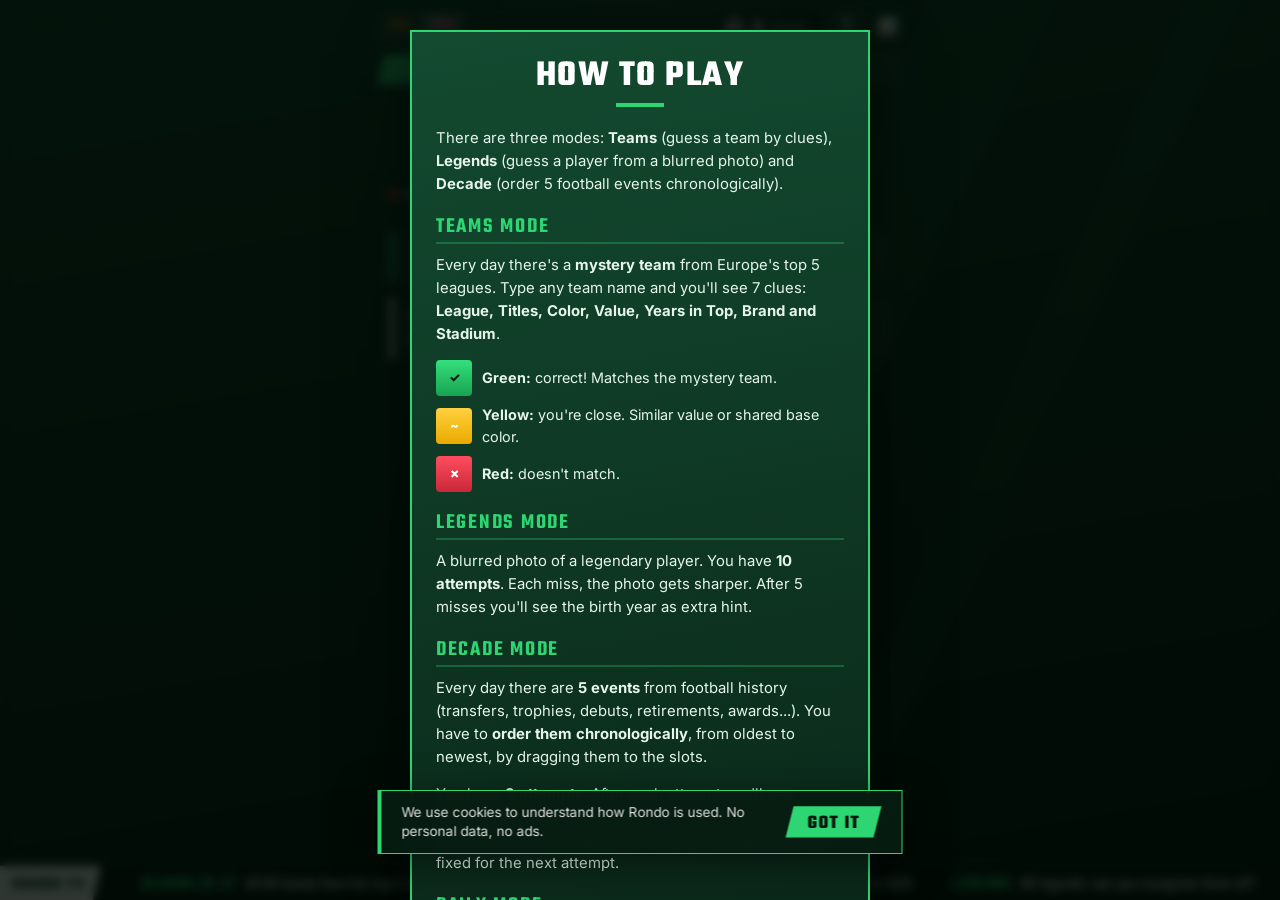
==== commit af4f47a3: "Logo, favicon, iconos de app, manifest e imagen para redes - Logo: R en rotulo verde con punto rojo " ====
--- a/index.html
+++ b/index.html
@@ -4,6 +4,31 @@
     <meta charset="UTF-8">
     <meta name="viewport" content="width=device-width, initial-scale=1.0">
     <title>Rondo — The daily football guessing game</title>
+
+    <!-- Iconos: favicon, pantalla de inicio (iOS/Android) y manifest para instalar como app -->
+    <link rel="icon" href="/favicon.ico" sizes="any">
+    <link rel="icon" type="image/png" sizes="32x32" href="icons/favicon-32.png">
+    <link rel="icon" type="image/png" sizes="16x16" href="icons/favicon-16.png">
+    <link rel="apple-touch-icon" href="icons/apple-touch-icon.png">
+    <link rel="manifest" href="manifest.json">
+    <meta name="theme-color" content="#0f3d27">
+    <meta name="apple-mobile-web-app-title" content="Rondo">
+
+    <!-- Vista previa al compartir el enlace (WhatsApp, X, Facebook, Telegram...) -->
+    <meta name="description" content="Rondo: the daily football guessing game. Guess the mystery team, the blurred legend and order football history. A new challenge every day.">
+    <meta property="og:type" content="website">
+    <meta property="og:site_name" content="Rondo">
+    <meta property="og:url" content="https://playrondo.app/">
+    <meta property="og:title" content="Rondo — The daily football guessing game">
+    <meta property="og:description" content="Guess the mystery team, the blurred legend and order football history. A new challenge every day.">
+    <meta property="og:image" content="https://playrondo.app/icons/og-image.jpg">
+    <meta property="og:image:width" content="1200">
+    <meta property="og:image:height" content="630">
+    <meta property="og:image:alt" content="Rondo — The daily football guessing game: Teams, Legends and Decade">
+    <meta name="twitter:card" content="summary_large_image">
+    <meta name="twitter:title" content="Rondo — The daily football guessing game">
+    <meta name="twitter:description" content="Guess the mystery team, the blurred legend and order football history. A new challenge every day.">
+    <meta name="twitter:image" content="https://playrondo.app/icons/og-image.jpg">
     <link rel="preconnect" href="https://fonts.googleapis.com">
     <link rel="preconnect" href="https://fonts.gstatic.com" crossorigin>
     <link href="https://fonts.googleapis.com/css2?family=Inter:wght@400;500;600;800&family=Teko:wght@500;600;700&display=swap" rel="stylesheet">
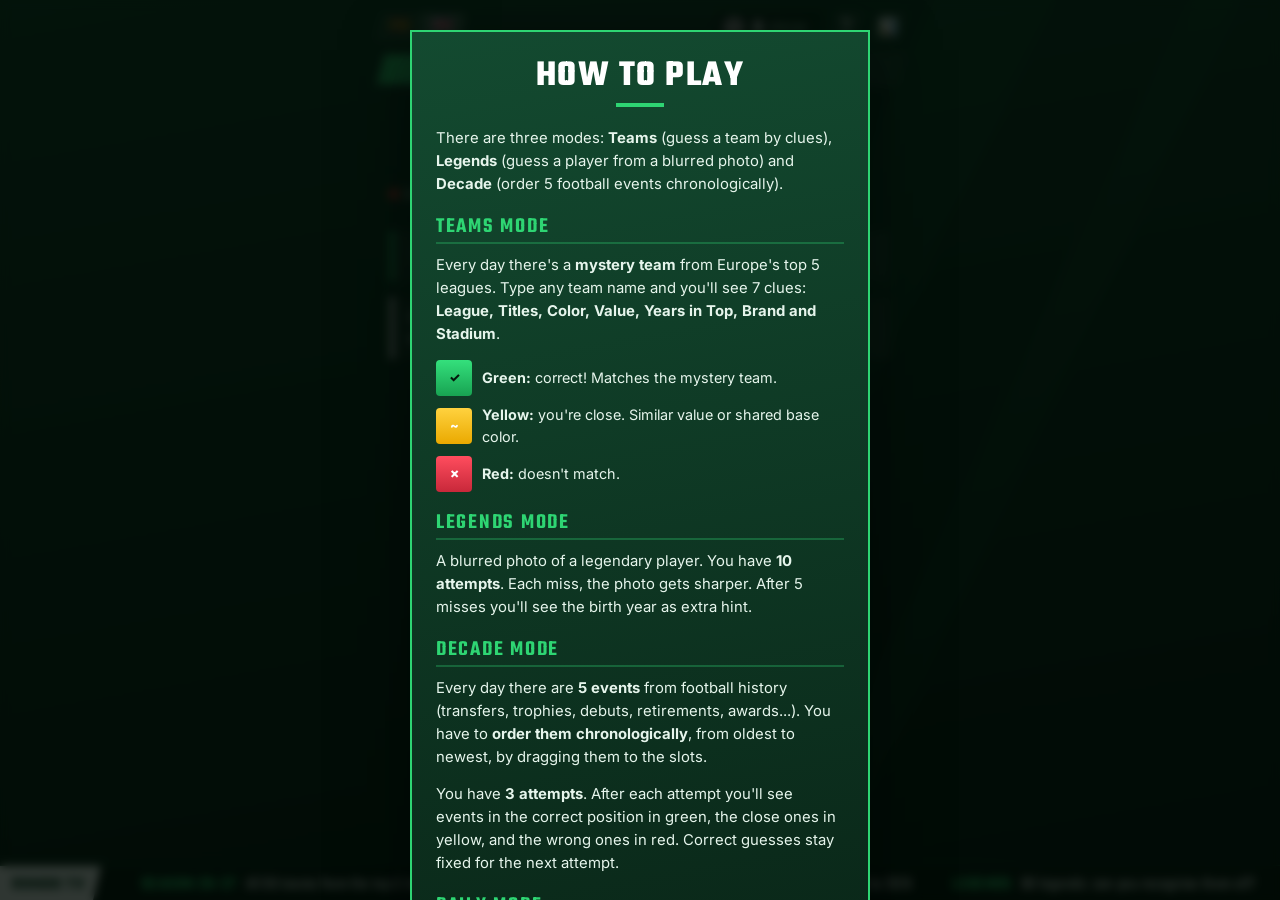
==== commit 4a0c8689: "Compartir con enlace de reto, idioma automatico y analiticas - Texto de compartir nuevo: modo, resul" ====
--- a/index.html
+++ b/index.html
@@ -32,7 +32,7 @@
     <link rel="preconnect" href="https://fonts.googleapis.com">
     <link rel="preconnect" href="https://fonts.gstatic.com" crossorigin>
     <link href="https://fonts.googleapis.com/css2?family=Inter:wght@400;500;600;800&family=Teko:wght@500;600;700&display=swap" rel="stylesheet">
-    <link rel="stylesheet" href="style.css?v=20261002b">
+    <link rel="stylesheet" href="style.css?v=20261002c">
 
     <!-- Google Analytics -->
     <script async src="https://www.googletagmanager.com/gtag/js?id=G-FS0NJZW97X"></script>
@@ -301,7 +301,7 @@
 
     <script src="https://cdn.jsdelivr.net/npm/canvas-confetti@1.9.3/dist/confetti.browser.min.js"></script>
     <script src="decade_events.js?v=20261002"></script>
-    <script src="script.js?v=20261002b"></script>
+    <script src="script.js?v=20261002c"></script>
 
     <!-- Banner de consentimiento -->
     <div id="consent-banner" class="consent-banner hidden">
--- a/style.css
+++ b/style.css
@@ -355,6 +355,51 @@
     50% { transform: translateY(-3px); }
 }
 
+/* ---------- Rótulo de reto (enlace compartido por un amigo) ---------- */
+.challenge-banner {
+    display: flex;
+    align-items: stretch;
+    width: 100%;
+    max-width: 500px;
+    margin: -4px 0 16px;
+    background: rgba(255, 210, 63, 0.12);
+    border-left: 4px solid #ffd23f;
+    box-sizing: border-box;
+    animation: hintIn 0.5s cubic-bezier(0.2, 0.9, 0.3, 1.2);
+}
+.challenge-tag {
+    display: flex;
+    align-items: center;
+    flex-shrink: 0;
+    background: #ffd23f;
+    color: #2b1d00;
+    font-family: var(--font-display);
+    font-size: 1.15rem;
+    font-weight: 700;
+    letter-spacing: 0.06em;
+    line-height: 1;
+    padding: 4px 12px 0 8px;
+    clip-path: polygon(0 0, 100% 0, calc(100% - 8px) 100%, 0 100%);
+}
+.challenge-text {
+    padding: 9px 12px;
+    font-size: 0.88rem;
+    font-weight: 600;
+    color: #fff3c4;
+    line-height: 1.35;
+}
+.challenge-result {
+    display: block;
+    margin-top: 10px;
+    padding: 8px 10px;
+    background: rgba(255, 210, 63, 0.12);
+    border-left: 3px solid #ffd23f;
+    color: #fff3c4;
+    font-size: 0.88rem;
+    text-align: left;
+}
+.challenge-result strong { color: #ffd23f; }
+
 /* ---------- Marcador: "EN DIRECTO" + contador de intentos/vidas ---------- */
 .score-row {
     display: grid;
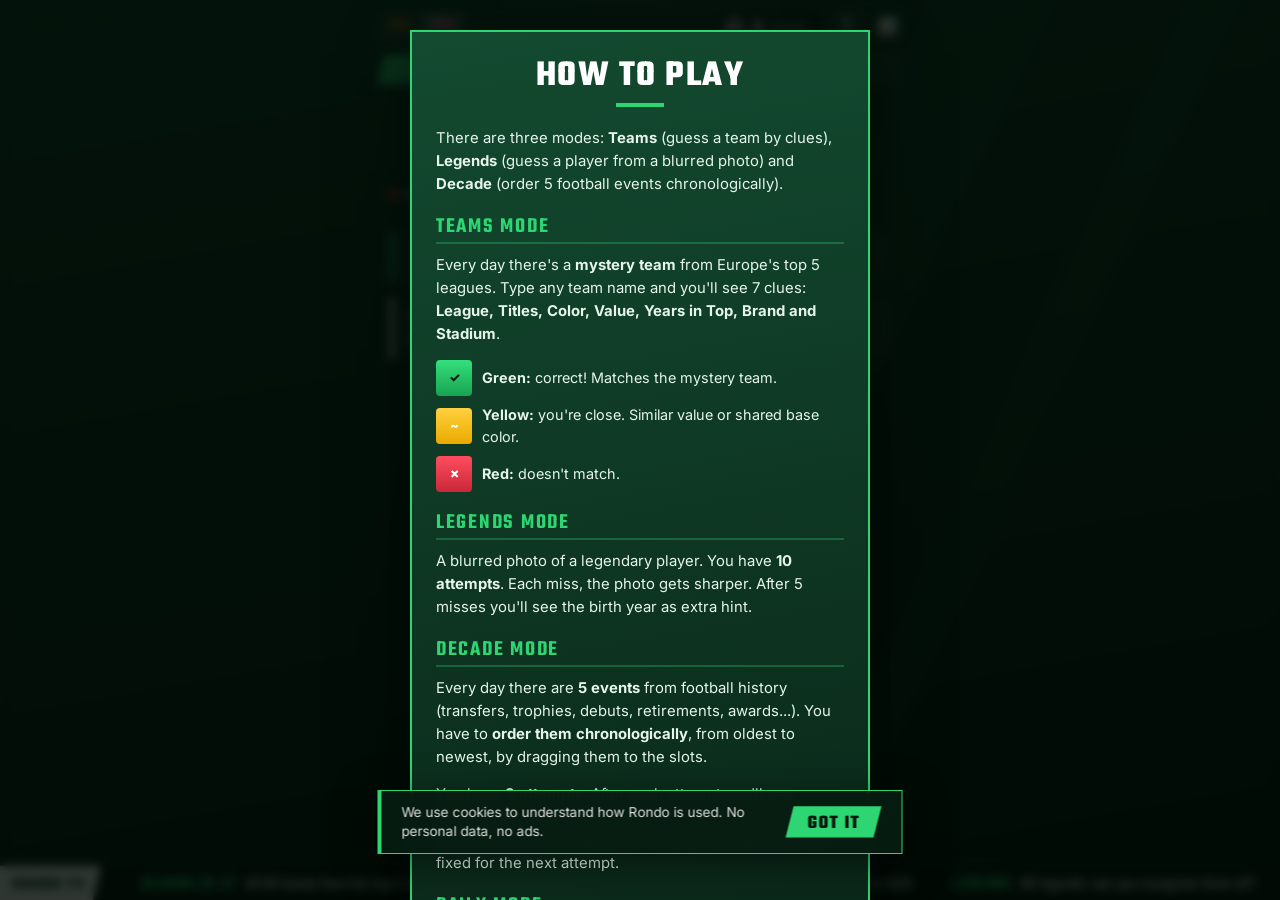
==== commit 6f3b0f1b: "Rondo Studio para videos en redes y logo RONDO de un solo color - /studio/: genera videos verticales" ====
--- a/index.html
+++ b/index.html
@@ -29,10 +29,32 @@
     <meta name="twitter:title" content="Rondo — The daily football guessing game">
     <meta name="twitter:description" content="Guess the mystery team, the blurred legend and order football history. A new challenge every day.">
     <meta name="twitter:image" content="https://playrondo.app/icons/og-image.jpg">
+    <link rel="canonical" href="https://playrondo.app/">
+
+    <!-- Datos estructurados (schema.org) para buscadores -->
+    <script type="application/ld+json">
+    {
+        "@context": "https://schema.org",
+        "@type": "VideoGame",
+        "name": "Rondo",
+        "alternateName": ["Rondo football game", "Wordle de fútbol Rondo"],
+        "url": "https://playrondo.app/",
+        "image": "https://playrondo.app/icons/og-image.jpg",
+        "description": "Free daily football guessing game. Guess the mystery team from clues, recognise a blurred legend and put football history in order. Juego diario de fútbol: adivina el equipo misterioso, la leyenda y ordena la historia.",
+        "genre": ["Sports", "Trivia", "Puzzle"],
+        "gamePlatform": "Web browser",
+        "applicationCategory": "Game",
+        "operatingSystem": "Any",
+        "inLanguage": ["en", "es"],
+        "isAccessibleForFree": true,
+        "offers": { "@type": "Offer", "price": "0", "priceCurrency": "EUR" },
+        "author": { "@type": "Person", "name": "José Navarro" }
+    }
+    </script>
     <link rel="preconnect" href="https://fonts.googleapis.com">
     <link rel="preconnect" href="https://fonts.gstatic.com" crossorigin>
     <link href="https://fonts.googleapis.com/css2?family=Inter:wght@400;500;600;800&family=Teko:wght@500;600;700&display=swap" rel="stylesheet">
-    <link rel="stylesheet" href="style.css?v=20261002c">
+    <link rel="stylesheet" href="style.css?v=20261003">
 
     <!-- Google Analytics -->
     <script async src="https://www.googletagmanager.com/gtag/js?id=G-FS0NJZW97X"></script>
@@ -81,7 +103,7 @@
 
     <!-- ========== MODO TEAMS ========== -->
     <div id="game-container" class="mode-section">
-        <h1 class="brand"><span class="brand-logo">RON<b>DO</b></span><span class="brand-sub" data-i18n="subTeams">Today's mystery team</span></h1>
+        <h1 class="brand"><span class="brand-logo">RONDO</span><span class="brand-sub" data-i18n="subTeams">Today's mystery team</span></h1>
 
         <div class="score-row">
             <div class="live-badge" data-i18n="liveBadge">LIVE</div>
@@ -122,7 +144,7 @@
 
     <!-- ========== MODO LEGENDS ========== -->
     <div id="legends-container" class="mode-section hidden">
-        <h1 class="brand"><span class="brand-logo">RON<b>DO</b></span><span class="brand-sub" data-i18n="subLegends">Legend of the day</span></h1>
+        <h1 class="brand"><span class="brand-logo">RONDO</span><span class="brand-sub" data-i18n="subLegends">Legend of the day</span></h1>
 
         <div class="score-row">
             <div class="live-badge" data-i18n="liveBadge">LIVE</div>
@@ -161,7 +183,7 @@
 
     <!-- ========== MODO DECADE ========== -->
     <div id="decade-container" class="mode-section hidden">
-        <h1 class="brand"><span class="brand-logo">RON<b>DO</b></span><span class="brand-sub" data-i18n="subDecade">Put history in order</span></h1>
+        <h1 class="brand"><span class="brand-logo">RONDO</span><span class="brand-sub" data-i18n="subDecade">Put history in order</span></h1>
 
         <div class="score-row">
             <div class="live-badge" data-i18n="liveBadge">LIVE</div>
@@ -291,6 +313,8 @@
             <span class="coffee-text" data-i18n="coffeeBtn">Buy me a coffee</span>
         </a>
         <button id="about-btn" class="footer-link" data-i18n="aboutBtn">About & Credits</button>
+        <!-- href según idioma (applyLanguage): /soluciones/ o /answers/ -->
+        <a id="answers-link" class="footer-link" href="/answers/" data-i18n="answersLink">Yesterday's answers</a>
     </footer>
 
     <!-- Barra de noticias tipo TV (mensajes en script.js: TICKER_MESSAGES) -->
@@ -301,7 +325,8 @@
 
     <script src="https://cdn.jsdelivr.net/npm/canvas-confetti@1.9.3/dist/confetti.browser.min.js"></script>
     <script src="decade_events.js?v=20261002"></script>
-    <script src="script.js?v=20261002c"></script>
+    <script src="data.js?v=20261003"></script>
+    <script src="script.js?v=20261002d"></script>
 
     <!-- Banner de consentimiento -->
     <div id="consent-banner" class="consent-banner hidden">
--- a/style.css
+++ b/style.css
@@ -73,7 +73,6 @@
     padding: 10px 18px 2px;
     clip-path: var(--para-wide);
 }
-.brand-logo b { color: #fff; font-weight: 700; }
 .brand-sub {
     display: flex;
     align-items: center;
@@ -1498,7 +1497,10 @@
     z-index: 2;
     width: 100%;
     display: flex;
-    justify-content: center;
+    flex-wrap: wrap;
+    justify-content: center;
+    align-items: center;
+    row-gap: 4px;
     padding: 20px 15px 30px;
     box-sizing: border-box;
     margin-top: auto;
@@ -1513,6 +1515,7 @@
     text-decoration: none;
     padding: 8px 4px;
     font-size: 0.8rem;
+    white-space: nowrap;
     transition: color 0.2s;
 }
 
@@ -1614,6 +1617,8 @@
     margin-left: 12px;
     font-family: inherit;
     letter-spacing: 0.3px;
+    text-decoration: none;
+    white-space: nowrap;
 }
 .footer-link:hover {
     color: var(--rondo-green);
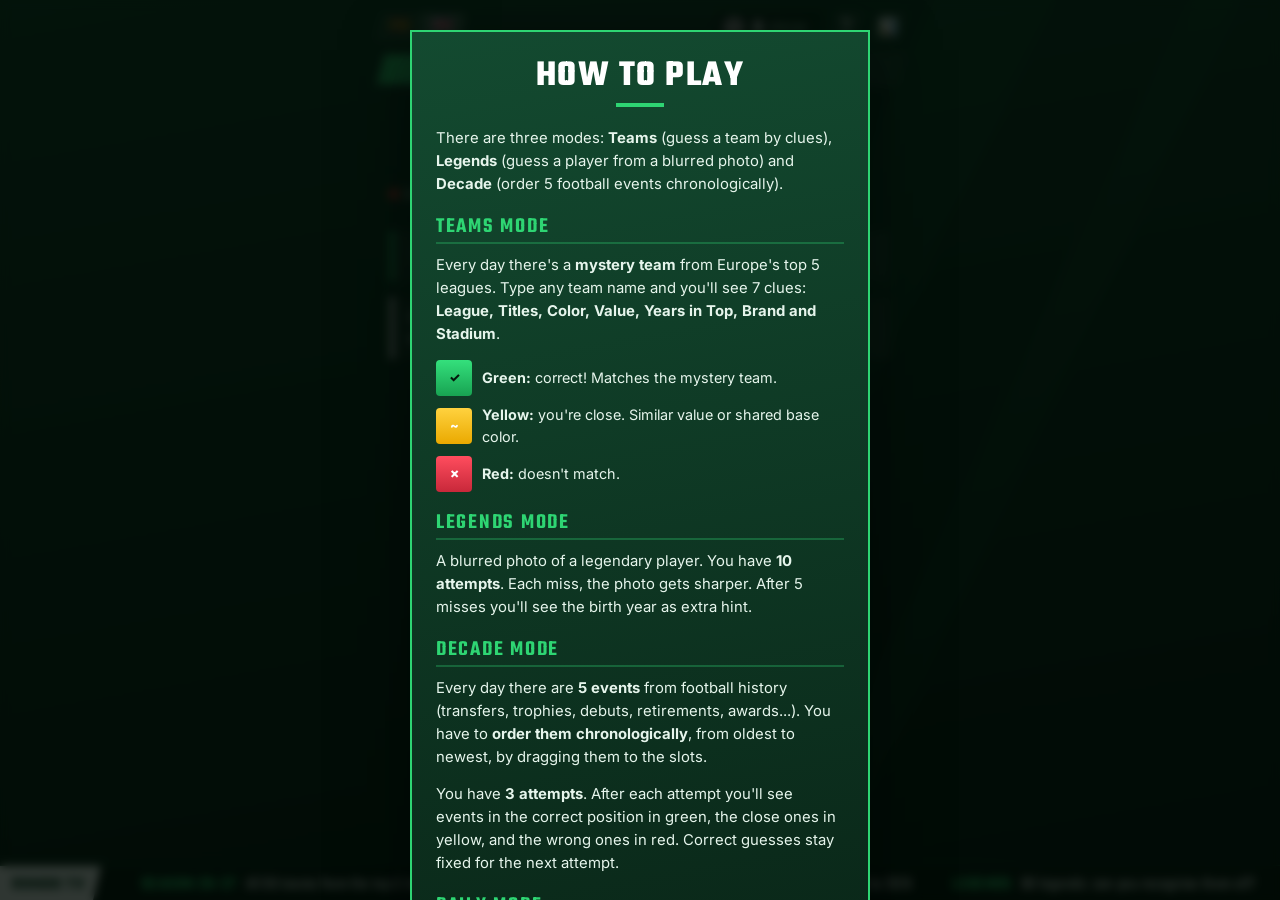
==== commit 2d656282: "Estadisticas globales del dia ("HOY EN RONDO") y evento first_guess - api/stats.js: contadores anoni" ====
--- a/index.html
+++ b/index.html
@@ -54,7 +54,7 @@
     <link rel="preconnect" href="https://fonts.googleapis.com">
     <link rel="preconnect" href="https://fonts.gstatic.com" crossorigin>
     <link href="https://fonts.googleapis.com/css2?family=Inter:wght@400;500;600;800&family=Teko:wght@500;600;700&display=swap" rel="stylesheet">
-    <link rel="stylesheet" href="style.css?v=20261003">
+    <link rel="stylesheet" href="style.css?v=20261003b">
 
     <!-- Google Analytics -->
     <script async src="https://www.googletagmanager.com/gtag/js?id=G-FS0NJZW97X"></script>
@@ -255,6 +255,8 @@
                 <span id="victory-team-name"></span>
             </div>
             <div id="mini-stats"></div>
+            <!-- Estadísticas de todos los jugadores de hoy (de /api/stats) -->
+            <div id="global-stats" class="global-stats hidden"></div>
             <div id="countdown-box">
                 <div class="countdown-label" data-i18n="nextGameIn">Next match in</div>
                 <div id="countdown-timer">--:--:--</div>
@@ -326,7 +328,7 @@
     <script src="https://cdn.jsdelivr.net/npm/canvas-confetti@1.9.3/dist/confetti.browser.min.js"></script>
     <script src="decade_events.js?v=20261002"></script>
     <script src="data.js?v=20261003"></script>
-    <script src="script.js?v=20261002d"></script>
+    <script src="script.js?v=20261003"></script>
 
     <!-- Banner de consentimiento -->
     <div id="consent-banner" class="consent-banner hidden">
--- a/style.css
+++ b/style.css
@@ -1128,6 +1128,30 @@
     margin-top: 2px;
 }
 
+/* "HOY EN RONDO": estadísticas de todos los jugadores del día */
+.global-stats {
+    display: flex;
+    flex-direction: column;
+    gap: 3px;
+    margin: -6px 0 16px;
+    padding: 8px 12px;
+    background: rgba(46, 213, 115, 0.1);
+    border-left: 3px solid var(--rondo-green);
+    color: #e6f5ec;
+    font-size: 0.88rem;
+    text-align: left;
+    animation: squareIn 0.35s ease;
+}
+.global-stats.hidden { display: none; }
+.global-stats-tag {
+    font-family: var(--font-display);
+    font-size: 1.05rem;
+    letter-spacing: 0.1em;
+    color: var(--muted);
+    line-height: 1;
+}
+.global-stats strong { color: var(--rondo-green); font-weight: 800; }
+
 #countdown-box {
     margin-bottom: 16px;
 }
